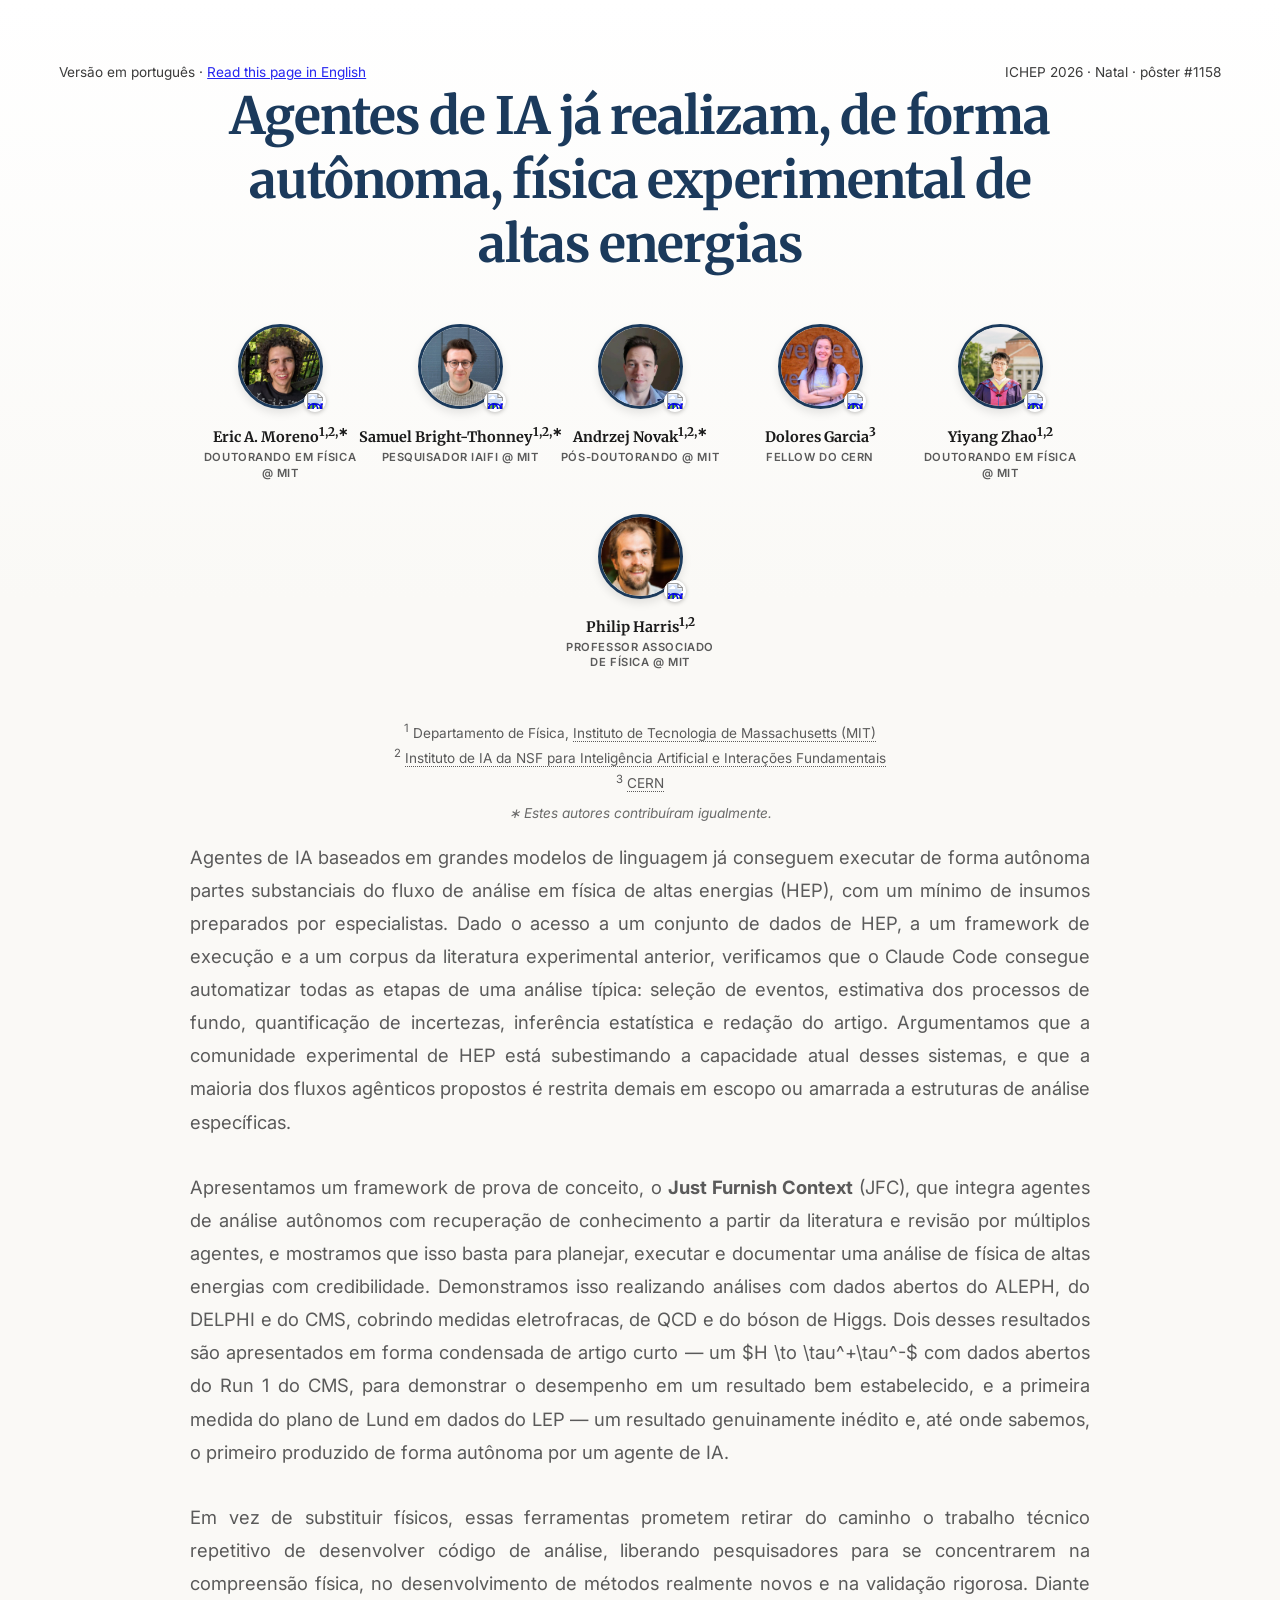
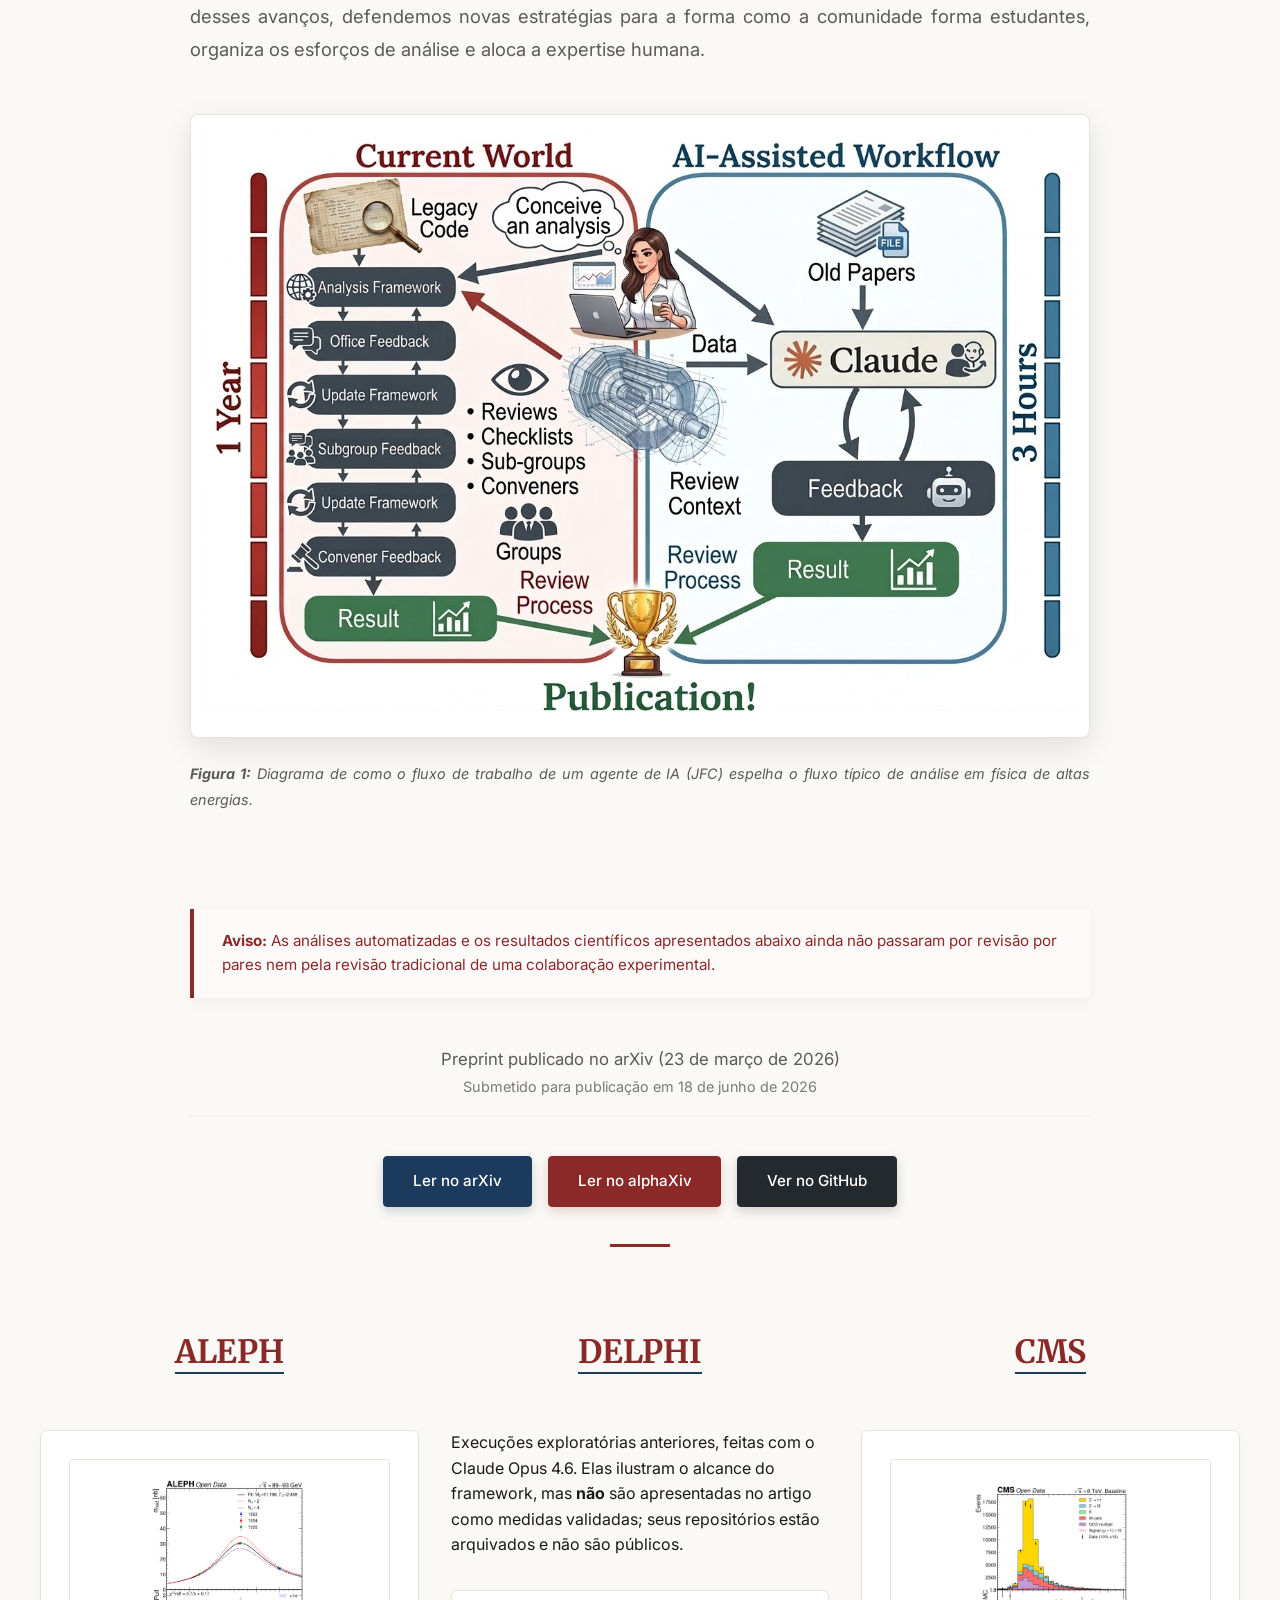
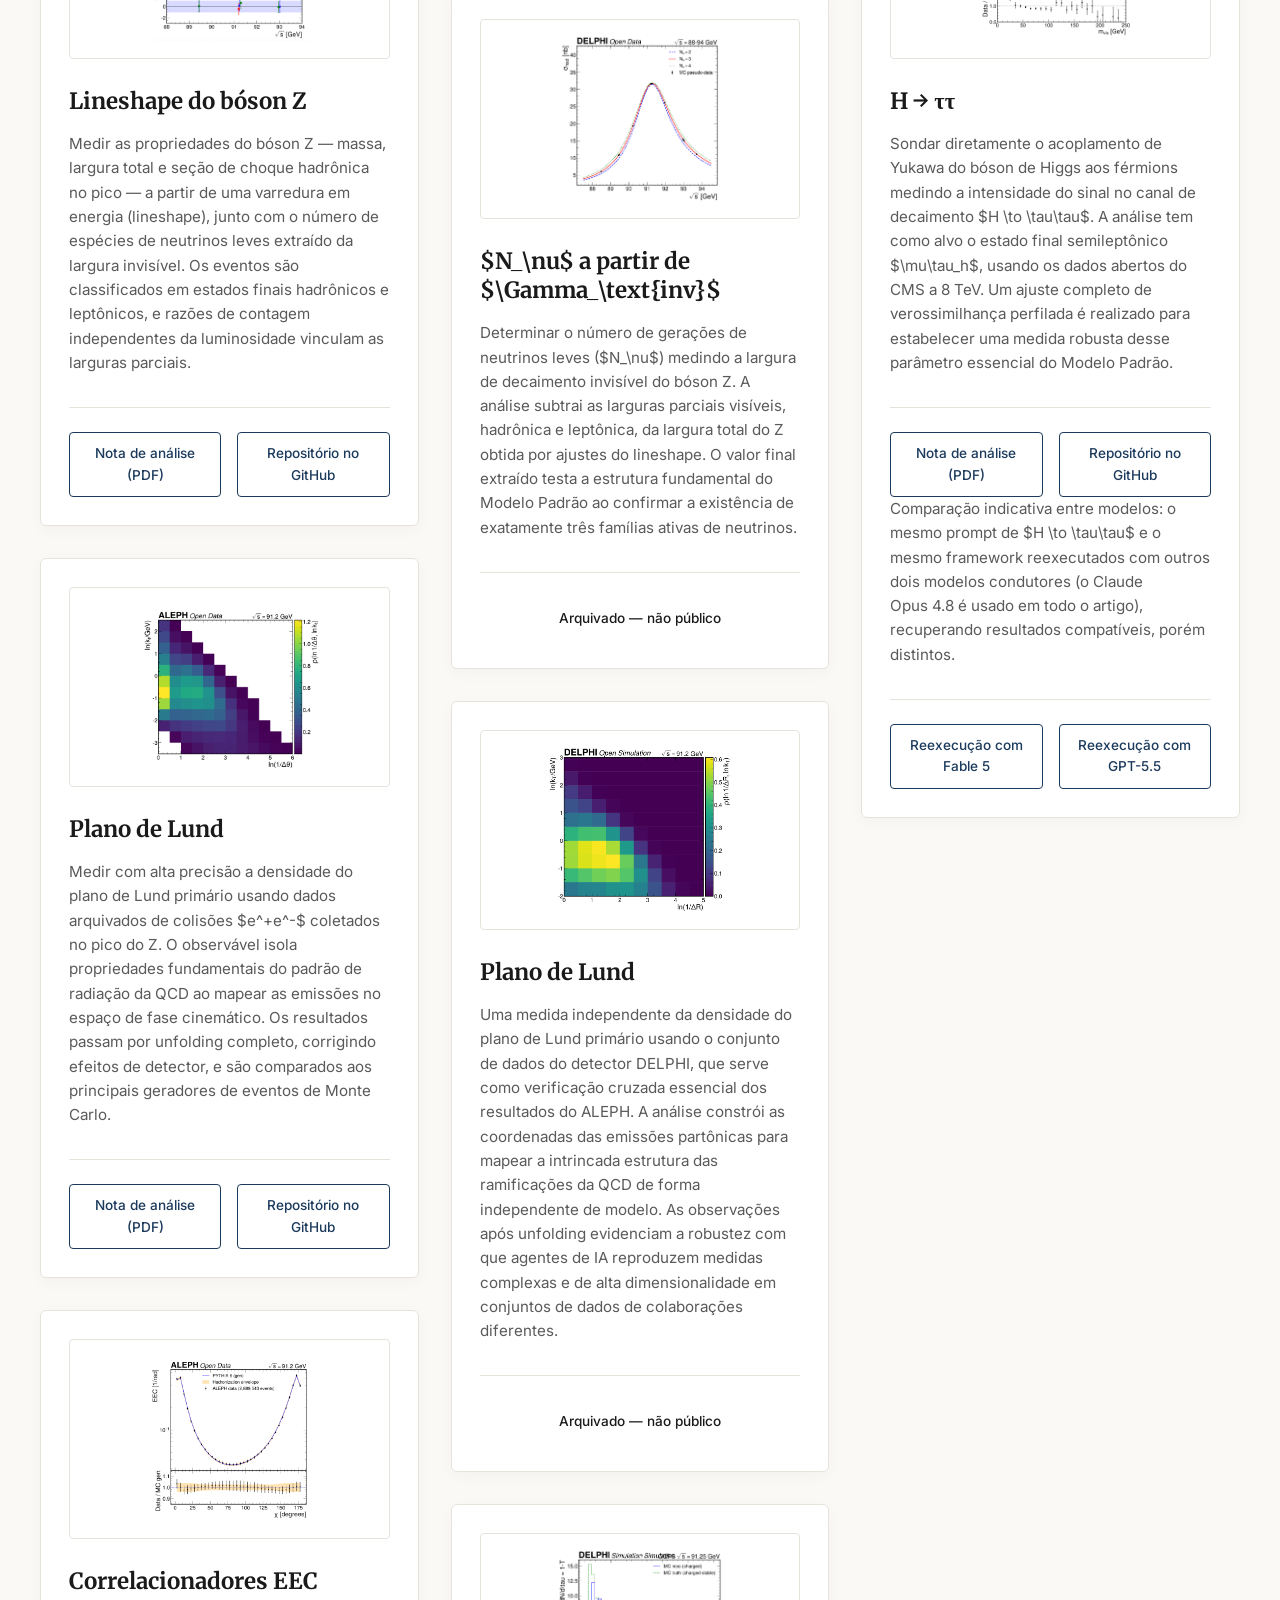
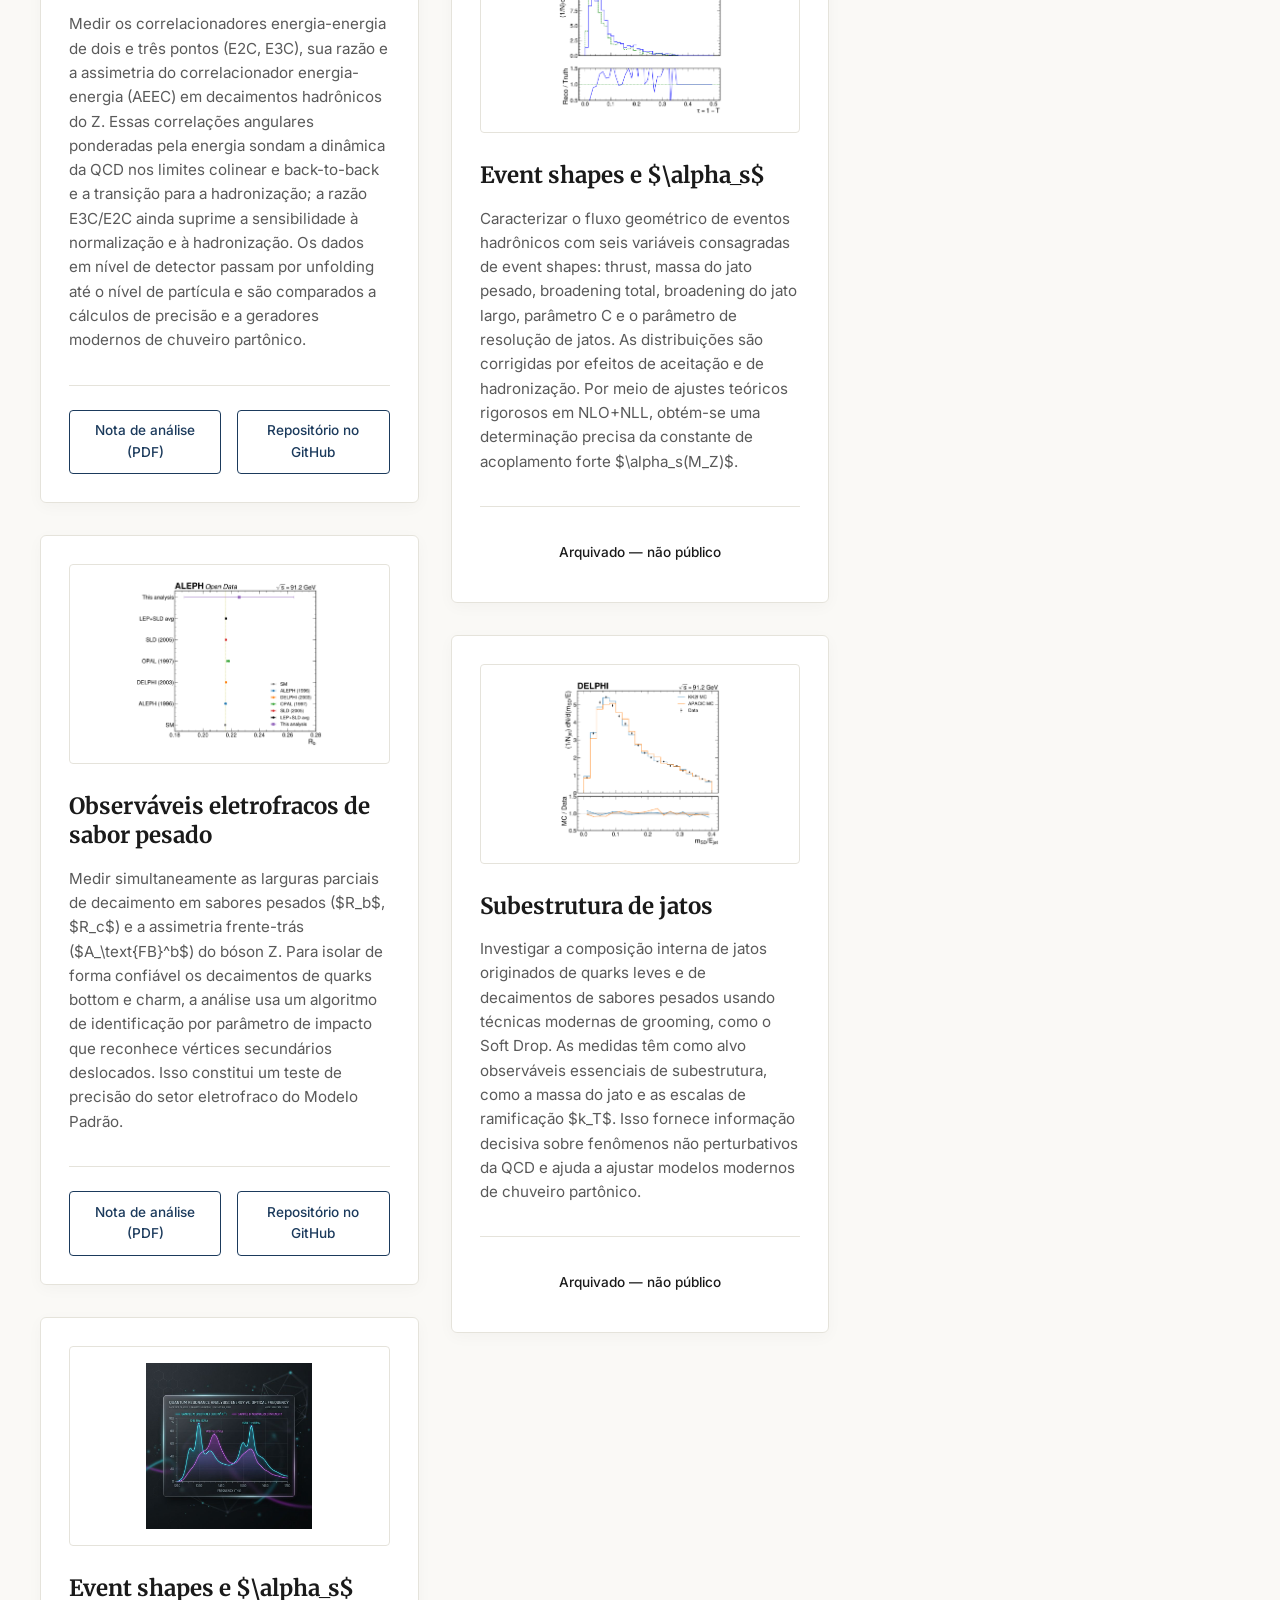
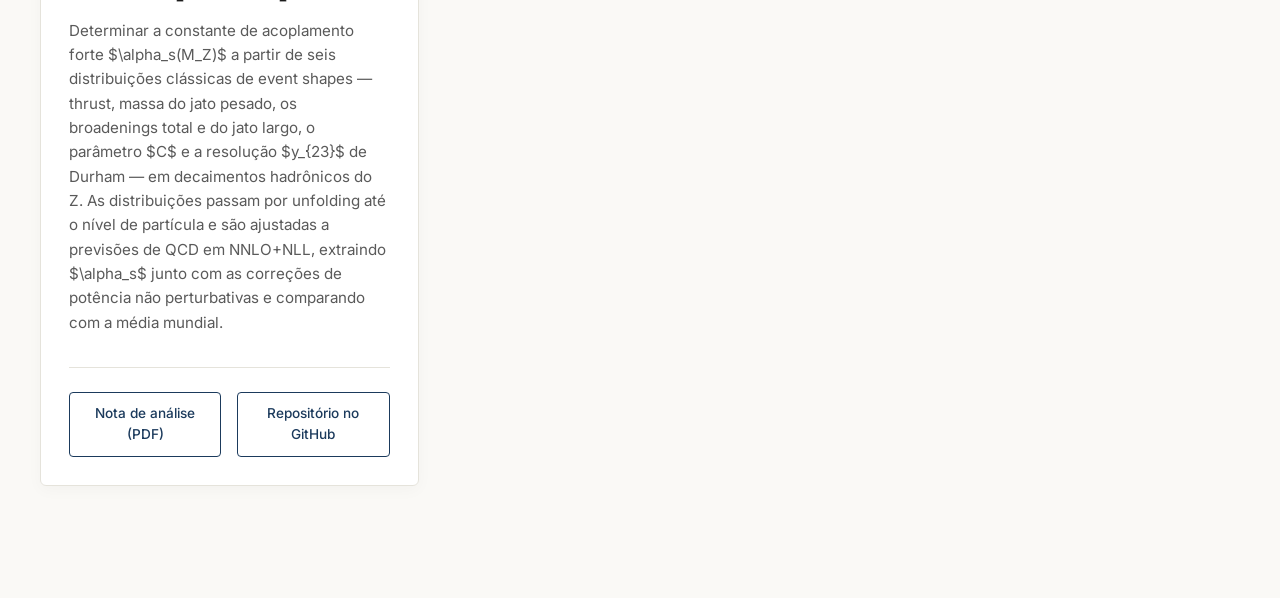
==== pt/index.html @ 7e859243 "Add Portuguese version of the landing page ICHEP 2026 is in Natal and the poster carries a QR pointi" ====
<!DOCTYPE html>
<html lang="pt-BR">

<head>
    <meta charset="UTF-8">
    <meta name="viewport" content="width=device-width, initial-scale=1.0">
    <meta name="description"
        content="Agentes de IA já conseguem realizar de forma autônoma física experimental de altas energias, usando o framework Just Furnish Context (JFC). Seis medidas autônomas com dados do ALEPH, do DELPHI e do CMS.">
    <meta name="keywords"
        content="JFC MIT, Just Furnish Context, física de altas energias, agentes de IA, física autônoma, CMS, ALEPH, DELPHI, aprendizado de máquina, automação científica, ICHEP 2026, Natal">
    <meta name="author" content="Eric A. Moreno, Samuel Bright-Thonney, Andrzej Novak, Dolores Garcia, Yiyang Zhao, Philip Harris">

    <!-- Open Graph / Facebook -->
    <meta property="og:type" content="website">
    <meta property="og:url" content="https://jfc-mit.github.io/pt/">
    <meta property="og:locale" content="pt_BR">
    <meta property="og:title" content="JFC MIT | Agentes de IA para física experimental de altas energias">
    <meta property="og:description"
        content="JFC MIT: análise de física autônoma com dados do ALEPH, do DELPHI e do CMS usando o framework Just Furnish Context.">
    <meta property="og:image" content="https://jfc-mit.github.io/images/htt.png">

    <!-- Twitter -->
    <meta property="twitter:card" content="summary_large_image">
    <meta property="twitter:url" content="https://jfc-mit.github.io/pt/">
    <meta property="twitter:title" content="JFC MIT | Agentes de IA para física experimental de altas energias">
    <meta property="twitter:description"
        content="JFC MIT: análise de física autônoma com dados do ALEPH, do DELPHI e do CMS usando o framework Just Furnish Context.">
    <meta property="twitter:image" content="https://jfc-mit.github.io/images/htt.png">

    <link rel="canonical" href="https://jfc-mit.github.io/pt/">
    <link rel="alternate" hreflang="en" href="https://jfc-mit.github.io/">
    <link rel="alternate" hreflang="pt-BR" href="https://jfc-mit.github.io/pt/">
    <link rel="icon" type="image/png" href="../images/favicon.png">

    <link rel="stylesheet" href="../styles.css?v=23">
    <script>
        MathJax = {
            tex: {
                inlineMath: [['$', '$'], ['\\(', '\\)']]
            }
        };
    </script>
    <script id="MathJax-script" async src="https://cdn.jsdelivr.net/npm/mathjax@3/es5/tex-chtml.js"></script>
</head>

<body>

    <div class="lang-switch" style="max-width:1200px;margin:0 auto;padding:0.9rem 1.2rem 0;
        display:flex;justify-content:space-between;align-items:baseline;gap:1rem;flex-wrap:wrap;
        font-size:0.85rem;opacity:0.85;">
        <span>Versão em português &middot; <a href="../">Read this page in English</a></span>
        <span>ICHEP&nbsp;2026 &middot; Natal &middot; pôster&nbsp;#1158</span>
    </div>

    <div class="container">
        <header class="animate">
            <h1 class="animate delay-1">Agentes de IA já realizam, de forma autônoma, física experimental de altas energias</h1>

            <div class="author-profiles animate delay-1">
                <div class="author-card">
                    <div class="author-img-wrap">
                        <a href="https://www.linkedin.com/in/eric-a-moreno/" target="_blank"
                            style="display:block;line-height:0;" aria-label="Eric A. Moreno LinkedIn Profile"><img
                                src="../images/author_eric.jpg?v=3" class="author-image"
                                onerror="this.src='../images/placeholder_thumb.png'" alt="Eric A. Moreno"></a>
                        <a href="https://orcid.org/0000-0001-5666-3637" target="_blank" rel="noopener noreferrer"
                            class="orcid-badge" aria-label="Eric A. Moreno ORCID profile"><img
                                src="https://orcid.org/sites/default/files/images/orcid_16x16.png" alt="ORCID iD"
                                width="16" height="16"></a>
                    </div>
                    <a href="https://www.linkedin.com/in/eric-a-moreno/" class="author-name" target="_blank"
                        aria-label="Eric A. Moreno LinkedIn Profile">Eric A.
                        Moreno<sup>1,2,∗</sup></a>
                    <div class="author-title">Doutorando em Física @ MIT</div>
                </div>
                <div class="author-card">
                    <div class="author-img-wrap">
                        <a href="https://www.linkedin.com/in/sam-bright-thonney-8a5b14b4/" target="_blank"
                            style="display:block;line-height:0;" aria-label="Samuel Bright-Thonney LinkedIn Profile"><img
                                src="../images/author_sam.jpg?v=3" class="author-image"
                                onerror="this.src='../images/placeholder_thumb.png'" alt="Samuel Bright-Thonney"></a>
                        <a href="https://orcid.org/0000-0003-1889-7824" target="_blank" rel="noopener noreferrer"
                            class="orcid-badge" aria-label="Samuel Bright-Thonney ORCID profile"><img
                                src="https://orcid.org/sites/default/files/images/orcid_16x16.png" alt="ORCID iD"
                                width="16" height="16"></a>
                    </div>
                    <a href="https://www.linkedin.com/in/sam-bright-thonney-8a5b14b4/" class="author-name"
                        target="_blank" aria-label="Samuel Bright-Thonney LinkedIn Profile">Samuel
                        Bright-Thonney<sup>1,2,∗</sup></a>
                    <div class="author-title">Pesquisador IAIFI @ MIT</div>
                </div>
                <div class="author-card">
                    <div class="author-img-wrap">
                        <a href="https://www.linkedin.com/in/andrzejnovak/" target="_blank"
                            style="display:block;line-height:0;"><img src="../images/author_andrzej.jpg?v=3"
                                class="author-image" onerror="this.src='../images/placeholder_thumb.png'"
                                alt="Andrzej Novak"></a>
                        <a href="https://orcid.org/0000-0002-0389-5896" target="_blank" rel="noopener noreferrer"
                            class="orcid-badge" aria-label="Andrzej Novak ORCID profile"><img
                                src="https://orcid.org/sites/default/files/images/orcid_16x16.png" alt="ORCID iD"
                                width="16" height="16"></a>
                    </div>
                    <a href="https://www.linkedin.com/in/andrzejnovak/" class="author-name" target="_blank"
                        aria-label="Andrzej Novak LinkedIn Profile">Andrzej Novak<sup>1,2,∗</sup></a>
                    <div class="author-title">Pós-doutorando @ MIT</div>
                </div>
                <div class="author-card">
                    <div class="author-img-wrap">
                        <a href="https://www.linkedin.com/in/dolores-garcia-500676175/" target="_blank"
                            style="display:block;line-height:0;"><img src="../images/author_dolores.jpg?v=3"
                                class="author-image" onerror="this.src='../images/placeholder_thumb.png'"
                                alt="Dolores Garcia"></a>
                        <a href="https://orcid.org/0000-0002-0120-8757" target="_blank" rel="noopener noreferrer"
                            class="orcid-badge" aria-label="Dolores Garcia ORCID profile"><img
                                src="https://orcid.org/sites/default/files/images/orcid_16x16.png" alt="ORCID iD"
                                width="16" height="16"></a>
                    </div>
                    <a href="https://www.linkedin.com/in/dolores-garcia-500676175/" class="author-name" target="_blank"
                        aria-label="Dolores Garcia LinkedIn Profile">Dolores
                        Garcia<sup>3</sup></a>
                    <div class="author-title">Fellow do CERN</div>
                </div>
                <div class="author-card">
                    <div class="author-img-wrap">
                        <a href="https://orcid.org/0009-0000-2290-1828" target="_blank" rel="noopener noreferrer"
                            style="display:block;line-height:0;" aria-label="Yiyang Zhao ORCID profile"><img
                                src="../images/author_yiyang.jpg?v=1" class="author-image"
                                onerror="this.src='../images/placeholder_thumb.png'" alt="Yiyang Zhao"></a>
                        <a href="https://orcid.org/0009-0000-2290-1828" target="_blank" rel="noopener noreferrer"
                            class="orcid-badge" aria-label="Yiyang Zhao ORCID profile"><img
                                src="https://orcid.org/sites/default/files/images/orcid_16x16.png" alt="ORCID iD"
                                width="16" height="16"></a>
                    </div>
                    <a href="https://orcid.org/0009-0000-2290-1828" class="author-name" target="_blank"
                        aria-label="Yiyang Zhao ORCID profile">Yiyang Zhao<sup>1,2</sup></a>
                    <div class="author-title">Doutorando em Física @ MIT</div>
                </div>
                <div class="author-card">
                    <div class="author-img-wrap">
                        <a href="https://physics.mit.edu/faculty/philip-harris/" target="_blank"
                            style="display:block;line-height:0;"><img src="../images/author_philip.jpg?v=3"
                                class="author-image" onerror="this.src='../images/placeholder_thumb.png'"
                                alt="Philip Harris"></a>
                        <a href="https://orcid.org/0000-0001-8189-3741" target="_blank" rel="noopener noreferrer"
                            class="orcid-badge" aria-label="Philip Harris ORCID profile"><img
                                src="https://orcid.org/sites/default/files/images/orcid_16x16.png" alt="ORCID iD"
                                width="16" height="16"></a>
                    </div>
                    <a href="https://physics.mit.edu/faculty/philip-harris/" class="author-name" target="_blank"
                        aria-label="Philip Harris MIT Profile">Philip
                        Harris<sup>1,2</sup></a>
                    <div class="author-title"><span class="mobile-hide">Professor Associado<br>de Física @
                            MIT</span><span class="mobile-show">Prof. Assoc. de Física @ MIT</span></div>
                </div>
            </div>

            <div class="institutions animate delay-1">
                <sup>1</sup> <span class="mobile-hide">Departamento de Física, </span><a href="https://web.mit.edu/lns/"
                    target="_blank" rel="noopener noreferrer"><span class="mobile-hide">Instituto de Tecnologia de Massachusetts (MIT)</span><span class="mobile-show">MIT</span></a><br class="mobile-hide"><span
                    class="mobile-show">&nbsp;&nbsp;&nbsp;</span>
                <sup>2</sup> <a href="https://iaifi.org/" target="_blank" rel="noopener noreferrer"><span
                        class="mobile-hide">Instituto de IA da NSF para Inteligência Artificial e Interações Fundamentais</span><span
                        class="mobile-show">IAIFI</span></a><br class="mobile-hide"><span
                    class="mobile-show">&nbsp;&nbsp;&nbsp;</span>
                <sup>3</sup> <a href="https://home.cern/" target="_blank" rel="noopener noreferrer">CERN</a><br
                    class="mobile-hide">
                <span class="mobile-show">&nbsp;&nbsp;</span><span class="equal-contribution">∗ Estes autores contribuíram igualmente.</span>
            </div>

            <p class="abstract-text animate delay-2">Agentes de IA baseados em grandes modelos de linguagem já conseguem
                executar de forma autônoma partes substanciais do fluxo de análise em física de altas energias (HEP),
                com um mínimo de insumos preparados por especialistas. Dado o acesso a um conjunto de dados de HEP, a um
                framework de execução e a um corpus da literatura experimental anterior, verificamos que o Claude Code
                consegue automatizar todas as etapas de uma análise típica: seleção de eventos, estimativa dos processos
                de fundo, quantificação de incertezas, inferência estatística e redação do artigo. Argumentamos que a
                comunidade experimental de HEP está subestimando a capacidade atual desses sistemas, e que a maioria dos
                fluxos agênticos propostos é restrita demais em escopo ou amarrada a estruturas de análise
                específicas.</p>
            <p class="abstract-text animate delay-2">Apresentamos um framework de prova de conceito, o <strong>Just Furnish
                    Context</strong> (JFC), que integra agentes de análise autônomos com recuperação de conhecimento a
                partir da literatura e revisão por múltiplos agentes, e mostramos que isso basta para planejar, executar
                e documentar uma análise de física de altas energias com credibilidade. Demonstramos isso realizando
                análises com dados abertos do ALEPH, do DELPHI e do CMS, cobrindo medidas eletrofracas, de QCD e do bóson
                de Higgs. Dois desses resultados são apresentados em forma condensada de artigo curto — um
                $H \to \tau^+\tau^-$ com dados abertos do Run 1 do CMS, para demonstrar o desempenho em um resultado
                bem estabelecido, e a primeira medida do plano de Lund em dados do LEP — um resultado genuinamente
                inédito e, até onde sabemos, o primeiro produzido de forma autônoma por um agente de IA.</p>
            <p class="abstract-text animate delay-2">Em vez de substituir físicos, essas ferramentas prometem retirar do
                caminho o trabalho técnico repetitivo de desenvolver código de análise, liberando pesquisadores para se
                concentrarem na compreensão física, no desenvolvimento de métodos realmente novos e na validação
                rigorosa. Diante desses avanços, defendemos novas estratégias para a forma como a comunidade forma
                estudantes, organiza os esforços de análise e aloca a expertise humana.</p>
            <div class="vision-figure animate delay-2">
                <img src="../images/vision_workflow.png?v=1" alt="Fluxo de trabalho de agente de IA comparado ao fluxo típico de análise em HEP">
                <p class="vision-caption">
                    <strong>Figura 1:</strong> Diagrama de como o fluxo de trabalho de um agente de IA (JFC) espelha o
                    fluxo típico de análise em física de altas energias.
                </p>
            </div>


            <div class="disclaimer animate delay-2">
                <strong>Aviso:</strong> As análises automatizadas e os resultados científicos apresentados abaixo ainda
                não passaram por revisão por pares nem pela revisão tradicional de uma colaboração experimental.
            </div>

            <div class="preprint-info animate delay-3">
                Preprint publicado no arXiv (23 de março de 2026) <br>
                <span>Submetido para publicação em 18 de junho de 2026</span>
            </div>

            <div style="display: flex; justify-content: center; gap: 1rem; flex-wrap: wrap;" class="animate delay-2">
                <a href="https://arxiv.org/abs/2603.20179" class="btn btn-primary" target="_blank"
                    rel="noopener noreferrer">Ler no arXiv</a>
                <a href="https://www.alphaxiv.org/overview/2603.20179v1" class="btn btn-accent" target="_blank"
                    rel="noopener noreferrer">Ler no alphaXiv</a>
                <a href="https://github.com/jfc-mit" class="btn btn-github" target="_blank"
                    rel="noopener noreferrer">Ver no GitHub</a>
            </div>
        </header>

        <div class="mobile-nav animate delay-2">
            Ir para:
            <a href="#aleph">ALEPH</a>
            <a href="#delphi">DELPHI</a>
            <a href="#cms">CMS</a>
        </div>

        <div class="experiments-layout">

            <!-- Column 1: ALEPH -->
            <div class="experiment-col" id="aleph">
                <h2 class="experiment-header animate delay-2"><a href="https://home.cern/science/experiments/aleph"
                        target="_blank">ALEPH</a>
                </h2>

                <!-- 1. Z Lineshape -->
                <div class="card animate delay-3">
                    <div class="card-thumbnail"><a href="https://github.com/jfc-mit/analysis_aleph_z_lineshape"
                            target="_blank"><img src="../images/zlineshape.png?v=60"
                                onerror="this.src='../images/placeholder_thumb.png'"
                                alt="Miniatura do PDF: lineshape do bóson Z"></a>
                    </div>
                    <h3>Lineshape do bóson Z</h3>
                    <p>Medir as propriedades do bóson Z — massa, largura total e seção de choque hadrônica no pico —
                        a partir de uma varredura em energia (lineshape), junto com o número de espécies de neutrinos
                        leves extraído da largura invisível. Os eventos são classificados em estados finais hadrônicos e
                        leptônicos, e razões de contagem independentes da luminosidade vinculam as larguras parciais.</p>
                    <div class="card-actions">
                        <a href="https://raw.githubusercontent.com/jfc-mit/analysis_aleph_z_lineshape/master/phase5_documentation/outputs/ANALYSIS_NOTE_5_v1.pdf"
                            download class="btn btn-secondary" aria-label="Ver a nota de análise em PDF"
                            target="_blank">Nota de análise (PDF)</a>
                        <a href="https://github.com/jfc-mit/analysis_aleph_z_lineshape" class="btn btn-secondary"
                            aria-label="Ver a nota de análise em PDF" target="_blank">Repositório no GitHub</a>
                    </div>
                </div>

                <!-- 2. Lund Jet Plane -->
                <div class="card animate delay-3">
                    <div class="card-thumbnail"><a href="https://github.com/jfc-mit/analysis_aleph_lund_plane"
                            target="_blank"><img src="../images/lund_jet_plane.png?v=60"
                                onerror="this.src='../images/placeholder_thumb.png'"
                                alt="Miniatura do PDF: plano de Lund"></a>
                    </div>
                    <h3>Plano de Lund</h3>
                    <p>Medir com alta precisão a densidade do plano de Lund primário usando dados arquivados de
                        colisões $e^+e^-$ coletados no pico do Z. O observável isola propriedades fundamentais do padrão
                        de radiação da QCD ao mapear as emissões no espaço de fase cinemático. Os resultados passam por
                        unfolding completo, corrigindo efeitos de detector, e são comparados aos principais geradores de
                        eventos de Monte Carlo.</p>
                    <div class="card-actions">
                        <a href="https://raw.githubusercontent.com/jfc-mit/analysis_aleph_lund_plane/master/phase5_documentation/outputs/ANALYSIS_NOTE_5_v1.pdf"
                            download class="btn btn-secondary" aria-label="Ver a nota de análise em PDF"
                            target="_blank">Nota de análise (PDF)</a>
                        <a href="https://github.com/jfc-mit/analysis_aleph_lund_plane" class="btn btn-secondary"
                            aria-label="Ver a nota de análise em PDF" target="_blank">Repositório no GitHub</a>
                    </div>
                </div>

                <!-- 3. EEC Correlators -->
                <div class="card animate delay-4">
                    <div class="card-thumbnail"><a href="https://github.com/jfc-mit/analysis_aleph_eec_correlators"
                            target="_blank"><img src="../images/eec_correlators.png?v=60"
                                onerror="this.src='../images/placeholder_thumb.png'"
                                alt="Miniatura do PDF: correlacionadores EEC"></a>
                    </div>
                    <h3>Correlacionadores EEC</h3>
                    <p>Medir os correlacionadores energia-energia de dois e três pontos (E2C, E3C), sua razão e a
                        assimetria do correlacionador energia-energia (AEEC) em decaimentos hadrônicos do Z. Essas
                        correlações angulares ponderadas pela energia sondam a dinâmica da QCD nos limites colinear e
                        back-to-back e a transição para a hadronização; a razão E3C/E2C ainda suprime a sensibilidade à
                        normalização e à hadronização. Os dados em nível de detector passam por unfolding até o nível de
                        partícula e são comparados a cálculos de precisão e a geradores modernos de chuveiro
                        partônico.</p>
                    <div class="card-actions">
                        <a href="https://raw.githubusercontent.com/jfc-mit/analysis_aleph_eec_correlators/main/phase4_inference/4c_observed/outputs/ANALYSIS_NOTE_4c_v1.pdf"
                            download class="btn btn-secondary" aria-label="Ver a nota de análise em PDF"
                            target="_blank">Nota de análise (PDF)</a>
                        <a href="https://github.com/jfc-mit/analysis_aleph_eec_correlators" class="btn btn-secondary"
                            aria-label="Ver a nota de análise em PDF" target="_blank">Repositório no GitHub</a>
                    </div>
                </div>

                <!-- 4. RB RC AFB -->
                <div class="card animate delay-4">
                    <div class="card-thumbnail"><a href="https://github.com/jfc-mit/analysis_aleph_z_heavy_flavour" target="_blank"><img
                                src="../images/rb_rc_afb.png?v=60" onerror="this.src='../images/placeholder_thumb.png'"
                                alt="Miniatura do PDF: R_b, R_c e A_FB"></a>
                    </div>
                    <h3>Observáveis eletrofracos de sabor pesado</h3>
                    <p>Medir simultaneamente as larguras parciais de decaimento em sabores pesados ($R_b$, $R_c$) e a
                        assimetria frente-trás ($A_\text{FB}^b$) do bóson Z. Para isolar de forma confiável os
                        decaimentos de quarks bottom e charm, a análise usa um algoritmo de identificação por parâmetro
                        de impacto que reconhece vértices secundários deslocados. Isso constitui um teste de precisão do
                        setor eletrofraco do Modelo Padrão.</p>
                    <div class="card-actions">
                        <a href="https://raw.githubusercontent.com/jfc-mit/analysis_aleph_z_heavy_flavour/master/phase5_documentation/outputs/ANALYSIS_NOTE_5_v1.pdf"
                            download class="btn btn-secondary" aria-label="Ver a nota de análise em PDF"
                            target="_blank">Nota de análise (PDF)</a>
                        <a href="https://github.com/jfc-mit/analysis_aleph_z_heavy_flavour" class="btn btn-secondary"
                            aria-label="Ver a nota de análise em PDF" target="_blank">Repositório no GitHub</a>
                    </div>
                </div>

                <!-- 5. Event Shapes & alpha_s -->
                <div class="card animate delay-4">
                    <div class="card-thumbnail"><a href="https://github.com/jfc-mit/analysis_aleph_eventshapes_alphas"
                            target="_blank"><img src="../images/eventshapes_alphas.png?v=60"
                                onerror="this.src='../images/placeholder_thumb.png'"
                                alt="Miniatura do PDF: event shapes e alpha_s"></a>
                    </div>
                    <h3>Event shapes e $\alpha_s$</h3>
                    <p>Determinar a constante de acoplamento forte $\alpha_s(M_Z)$ a partir de seis distribuições
                        clássicas de event shapes — thrust, massa do jato pesado, os broadenings total e do jato largo,
                        o parâmetro $C$ e a resolução $y_{23}$ de Durham — em decaimentos hadrônicos do Z. As
                        distribuições passam por unfolding até o nível de partícula e são ajustadas a previsões de QCD
                        em NNLO+NLL, extraindo $\alpha_s$ junto com as correções de potência não perturbativas e
                        comparando com a média mundial.</p>
                    <div class="card-actions">
                        <a href="https://raw.githubusercontent.com/jfc-mit/analysis_aleph_eventshapes_alphas/main/phase5_documentation/outputs/ANALYSIS_NOTE_5_v1.pdf"
                            download class="btn btn-secondary" aria-label="Ver a nota de análise em PDF"
                            target="_blank">Nota de análise (PDF)</a>
                        <a href="https://github.com/jfc-mit/analysis_aleph_eventshapes_alphas" class="btn btn-secondary"
                            aria-label="Ver o repositório no GitHub" target="_blank">Repositório no GitHub</a>
                    </div>
                </div>
            </div>

            <!-- Column 2: DELPHI -->
            <div class="experiment-col" id="delphi">
                <h2 class="experiment-header animate delay-3"><a href="https://home.cern/science/experiments/delphi"
                        target="_blank">DELPHI</a>
                </h2>
                <p class="exploratory-note animate delay-3">Execuções exploratórias anteriores, feitas com o Claude Opus&nbsp;4.6.
                    Elas ilustram o alcance do framework, mas <strong>não</strong> são apresentadas no artigo como
                    medidas validadas; seus repositórios estão arquivados e não são públicos.</p>

                <!-- 1. N_nu -->
                <div class="card animate delay-4">
                    <div class="card-thumbnail"><img src="../images/nnu.png?v=20"
                            onerror="this.src='../images/placeholder_thumb.png'"
                            alt="Miniatura do PDF: N_nu a partir de Gamma_inv">
                    </div>
                    <h3>$N_\nu$ a partir de $\Gamma_\text{inv}$</h3>
                    <p>Determinar o número de gerações de neutrinos leves ($N_\nu$) medindo a largura de decaimento
                        invisível do bóson Z. A análise subtrai as larguras parciais visíveis, hadrônica e leptônica, da
                        largura total do Z obtida por ajustes do lineshape. O valor final extraído testa a estrutura
                        fundamental do Modelo Padrão ao confirmar a existência de exatamente três famílias ativas de
                        neutrinos.</p>
                    <div class="card-actions">
                        <span class="btn btn-disabled" aria-disabled="true">Arquivado &mdash; não público</span>
                    </div>
                </div>

                <!-- 2. Lund Jet Plane -->
                <div class="card animate delay-5">
                    <div class="card-thumbnail"><img src="../images/lund_plane_delphi.png?v=20"
                            onerror="this.src='../images/placeholder_thumb.png'"
                            alt="Miniatura do PDF: plano de Lund (DELPHI)">
                    </div>
                    <h3>Plano de Lund</h3>
                    <p>Uma medida independente da densidade do plano de Lund primário usando o conjunto de dados do
                        detector DELPHI, que serve como verificação cruzada essencial dos resultados do ALEPH. A análise
                        constrói as coordenadas das emissões partônicas para mapear a intrincada estrutura das
                        ramificações da QCD de forma independente de modelo. As observações após unfolding evidenciam a
                        robustez com que agentes de IA reproduzem medidas complexas e de alta dimensionalidade em
                        conjuntos de dados de colaborações diferentes.</p>
                    <div class="card-actions">
                        <span class="btn btn-disabled" aria-disabled="true">Arquivado &mdash; não público</span>
                    </div>
                </div>

                <!-- 3. Event Shapes -->
                <div class="card animate delay-5">
                    <div class="card-thumbnail"><img src="../images/event_shapes.png"
                            onerror="this.src='../images/placeholder_thumb.png'" alt="Miniatura do PDF: event shapes">
                    </div>
                    <h3>Event shapes e $\alpha_s$</h3>
                    <p>Caracterizar o fluxo geométrico de eventos hadrônicos com seis variáveis consagradas de event
                        shapes: thrust, massa do jato pesado, broadening total, broadening do jato largo, parâmetro C e
                        o parâmetro de resolução de jatos. As distribuições são corrigidas por efeitos de aceitação e de
                        hadronização. Por meio de ajustes teóricos rigorosos em NLO+NLL, obtém-se uma determinação
                        precisa da constante de acoplamento forte $\alpha_s(M_Z)$.</p>
                    <div class="card-actions">
                        <span class="btn btn-disabled" aria-disabled="true">Arquivado &mdash; não público</span>
                    </div>
                </div>

                <!-- 4. Jet Substructure -->
                <div class="card animate delay-4">
                    <div class="card-thumbnail"><img src="../images/jet_substructure.png"
                            onerror="this.src='../images/placeholder_thumb.png'" alt="Miniatura do PDF: subestrutura de jatos">
                    </div>
                    <h3>Subestrutura de jatos</h3>
                    <p>Investigar a composição interna de jatos originados de quarks leves e de decaimentos de sabores
                        pesados usando técnicas modernas de grooming, como o Soft Drop. As medidas têm como alvo
                        observáveis essenciais de subestrutura, como a massa do jato e as escalas de ramificação $k_T$.
                        Isso fornece informação decisiva sobre fenômenos não perturbativos da QCD e ajuda a ajustar
                        modelos modernos de chuveiro partônico.</p>
                    <div class="card-actions">
                        <span class="btn btn-disabled" aria-disabled="true">Arquivado &mdash; não público</span>
                    </div>
                </div>
            </div>

            <!-- CMS Column -->
            <div class="experiment-col" id="cms">
                <h2 class="experiment-header animate delay-4"><a href="https://home.cern/science/experiments/cms"
                        target="_blank">CMS</a>
                </h2>

                <div class="card animate delay-5">
                    <div class="card-thumbnail"><a href="https://github.com/jfc-mit/analysis_cms_higgs_tautau"
                            target="_blank"><img src="../images/htt.png?v=60"
                                onerror="this.src='../images/placeholder_thumb.png'"
                                alt="Miniatura do PDF: CMS H para tau tau"></a>
                    </div>
                    <h3>H &rarr; &tau;&tau;</h3>
                    <p>Sondar diretamente o acoplamento de Yukawa do bóson de Higgs aos férmions medindo a intensidade
                        do sinal no canal de decaimento $H \to \tau\tau$. A análise tem como alvo o estado final
                        semileptônico $\mu\tau_h$, usando os dados abertos do CMS a 8 TeV. Um ajuste completo de
                        verossimilhança perfilada é realizado para estabelecer uma medida robusta desse parâmetro
                        essencial do Modelo Padrão.</p>
                    <div class="card-actions">
                        <a href="https://raw.githubusercontent.com/jfc-mit/analysis_cms_higgs_tautau/master/phase5_documentation/outputs/ANALYSIS_NOTE_5_v2.pdf"
                            download class="btn btn-secondary" aria-label="Ver a nota de análise em PDF"
                            target="_blank">Nota de análise (PDF)</a>
                        <a href="https://github.com/jfc-mit/analysis_cms_higgs_tautau" class="btn btn-secondary"
                            aria-label="Ver a nota de análise em PDF" target="_blank">Repositório no GitHub</a>
                    </div>
                    <p class="cross-model-note">Comparação indicativa entre modelos: o mesmo prompt de $H \to \tau\tau$ e o mesmo framework
                        reexecutados com outros dois modelos condutores (o Claude Opus&nbsp;4.8 é usado em todo o
                        artigo), recuperando resultados compatíveis, porém distintos.</p>
                    <div class="card-actions">
                        <a href="https://github.com/jfc-mit/analysis_cms_higgs_tautau_fable5" class="btn btn-secondary"
                            aria-label="Repositório da reexecução com Claude Fable 5" target="_blank">Reexecução com Fable&nbsp;5</a>
                        <a href="https://github.com/jfc-mit/analysis_cms_higgs_tautau_gpt5.5" class="btn btn-secondary"
                            aria-label="Repositório da reexecução com GPT-5.5 Codex" target="_blank">Reexecução com GPT-5.5</a>
                    </div>
                </div>
            </div>

        </div>
    </div>


</body>

</html>
---- styles.css ----
@import url('https://fonts.googleapis.com/css2?family=Merriweather:ital,wght@0,300;0,400;0,700;1,400&family=Inter:wght@400;500;600&display=swap');

:root {
    --bg-page: #faf9f6;
    /* Cleaner off-white */
    --bg-card: #ffffff;
    --text-main: #1a1a1a;
    --text-muted: #5a5a5a;
    --accent-red: #8b2828;
    --accent-blue: #1b3a5c;
    --border-color: #e5e3db;
}

* {
    margin: 0;
    padding: 0;
    box-sizing: border-box;
}

body {
    background-color: var(--bg-page);
    color: var(--text-main);
    font-family: 'Inter', -apple-system, sans-serif;
    line-height: 1.6;
    padding: 3rem 1.5rem;
    background-image: linear-gradient(to bottom, #ffffff 0%, #faf9f6 600px);
    background-repeat: no-repeat;
}

h1,
h2,
h3,
h4 {
    font-family: 'Merriweather', Georgia, serif;
    color: var(--text-main);
}

.container {
    max-width: 1200px;
    margin: 0 auto;
}

/* Animations */
@keyframes fadeUp {
    from {
        opacity: 0;
        transform: translateY(30px);
    }

    to {
        opacity: 1;
        transform: translateY(0);
    }
}

.animate {
    animation: fadeUp 0.8s cubic-bezier(0.16, 1, 0.3, 1) forwards;
    opacity: 0;
}

.delay-1 {
    animation-delay: 0.1s;
}

.delay-2 {
    animation-delay: 0.2s;
}

.delay-3 {
    animation-delay: 0.3s;
}

.delay-4 {
    animation-delay: 0.4s;
}

.delay-5 {
    animation-delay: 0.5s;
}

header {
    text-align: center;
    max-width: 900px;
    margin: 0 auto 5rem;
    padding-bottom: 2.5rem;
    position: relative;
}

header::after {
    content: '';
    position: absolute;
    bottom: 0;
    left: 50%;
    transform: translateX(-50%);
    width: 60px;
    height: 3px;
    background: var(--accent-red);
}

header h1 {
    font-size: 3.2rem;
    margin-bottom: 1.5rem;
    line-height: 1.25;
    color: var(--accent-blue);
    letter-spacing: -0.02em;
}

.authors {
    font-size: 1.15rem;
    margin-bottom: 0.5rem;
    font-family: 'Merriweather', Georgia, serif;
    color: var(--text-main);
}

.institutions {
    text-align: center;
    font-size: 0.85rem;
    color: var(--text-muted);
    margin-top: 1rem;
    margin-bottom: 1rem;
    line-height: 1.6;
}

.institutions a {
    color: inherit;
    text-decoration: none;
    border-bottom: 1px dotted var(--text-muted);
    transition: color 0.2s, border-color 0.2s;
}

.institutions a:hover {
    color: var(--accent-red);
    border-bottom-color: var(--accent-red);
    text-decoration: none;
}

.equal-contribution {
    font-style: italic;
    opacity: 0.9;
    margin-top: 0.5rem;
    display: block;
}

.mobile-show {
    display: none;
}

header p {
    font-size: 1.15rem;
    color: var(--text-muted);
    margin-bottom: 2.5rem;
    text-align: justify;
    line-height: 1.8;
}

.disclaimer {
    background: #fffafa;
    color: var(--accent-red);
    padding: 1.25rem 1.75rem;
    border-left: 4px solid var(--accent-red);
    font-size: 0.95rem;
    margin-bottom: 3rem;
    text-align: left;
    box-shadow: 0 4px 12px rgba(139, 40, 40, 0.05);
}

.vision-figure {
    margin: 3rem auto 6rem;
    max-width: 900px;
    text-align: center;
}

.vision-figure img {
    width: 100%;
    height: auto;
    border-radius: 8px;
    box-shadow: 0 10px 30px rgba(0, 0, 0, 0.1);
    border: 1px solid var(--border-color);
    padding: 0.75rem 0.75rem 1.5rem;
    background-color: #fff;
}

.vision-caption {
    font-size: 0.9rem;
    color: var(--text-muted);
    margin-top: 1rem;
    font-style: italic;
}

.preprint-info {
    margin-bottom: 2.5rem;
    color: var(--text-muted);
    font-size: 1.05rem;
    font-family: 'Inter', sans-serif;
    font-style: normal;
    border-bottom: 1px dotted var(--border-color);
    display: block;
    padding-bottom: 1rem;
    text-align: center;
}

.preprint-info span {
    font-size: 0.9rem;
    opacity: 0.8;
}

/* BUTTONS */
.btn {
    display: inline-flex;
    align-items: center;
    justify-content: center;
    padding: 0.75rem 1.8rem;
    text-decoration: none;
    font-weight: 500;
    font-size: 0.95rem;
    transition: all 0.3s cubic-bezier(0.16, 1, 0.3, 1);
    border: 1px solid transparent;
    cursor: pointer;
    border-radius: 4px;
}

.mobile-nav {
    display: none;
    justify-content: center;
    align-items: center;
    gap: 1rem;
    margin: 1rem 0 2rem;
    font-size: 0.85rem;
    color: var(--text-muted);
}

.mobile-nav a {
    color: var(--accent-blue);
    text-decoration: none;
    padding: 0.4rem 0.8rem;
    border: 1px solid var(--border-color);
    border-radius: 20px;
    transition: all 0.2s ease;
}

.mobile-nav a:hover {
    background: var(--accent-blue);
    color: white;
    border-color: var(--accent-blue);
}

.btn-primary {
    background: var(--accent-blue);
    color: white;
    border: 1px solid var(--accent-blue);
    box-shadow: 0 4px 12px rgba(27, 58, 92, 0.2);
}

.btn-primary:hover {
    background: #11263d;
    transform: translateY(-2px);
    box-shadow: 0 6px 16px rgba(27, 58, 92, 0.3);
}

.btn-secondary {
    background: transparent;
    color: var(--accent-blue);
    border: 1px solid var(--accent-blue);
}

.btn-secondary:hover {
    background: var(--accent-blue);
    color: white;
    box-shadow: 0 4px 12px rgba(27, 58, 92, 0.15);
}

.btn-accent {
    background: var(--accent-red);
    color: white;
    border: 1px solid var(--accent-red);
    box-shadow: 0 4px 12px rgba(139, 40, 40, 0.2);
}

.btn-accent:hover {
    background: #702020;
    transform: translateY(-2px);
    box-shadow: 0 6px 16px rgba(139, 40, 40, 0.3);
}

.btn-github {
    background: #24292e;
    color: white;
    border: 1px solid #24292e;
    box-shadow: 0 4px 12px rgba(36, 41, 46, 0.2);
}

.btn-github:hover {
    background: #1b1f23;
    transform: translateY(-2px);
    box-shadow: 0 6px 16px rgba(36, 41, 46, 0.3);
}

.institutions:hover {
    color: var(--text-color);
}

.abstract-text {
    margin-top: 0;
    margin-bottom: 2rem;
}

/* COLUMN LAYOUT */
.experiments-layout {
    display: grid;
    grid-template-columns: repeat(3, 1fr);
    gap: 2rem;
    margin-top: 2rem;
    margin-bottom: 4rem;
    align-items: start;
}

/* AUTHOR PROFILES */
.author-profiles {
    display: flex;
    flex-wrap: wrap;
    justify-content: center;
    gap: 2rem 1rem;
    margin: 3rem 0;
}

.author-card {
    display: flex;
    flex-direction: column;
    align-items: center;
    text-align: center;
    flex: 0 0 calc(20% - 1rem);
    min-width: 140px;
}

.author-img-wrap {
    position: relative;
    display: inline-block;
    margin-bottom: 1rem;
}

.author-image {
    width: 85px;
    height: 85px;
    border-radius: 50%;
    object-fit: cover;
    border: 3px solid var(--accent-blue);
    margin-bottom: 0;
    box-shadow: 0 4px 10px rgba(0, 0, 0, 0.1);
    transition: transform 0.3s ease;
    display: block;
}

.author-card:hover .author-image {
    transform: scale(1.05);
}

.orcid-badge {
    position: absolute;
    bottom: -3px;
    right: -3px;
    width: 22px;
    height: 22px;
    background: white;
    border-radius: 50%;
    display: flex;
    align-items: center;
    justify-content: center;
    box-shadow: 0 1px 4px rgba(0, 0, 0, 0.25);
    line-height: 0;
    border: 1.5px solid white;
    transition: transform 0.2s ease;
}

.orcid-badge:hover {
    transform: scale(1.15);
}

.author-name {
    font-family: 'Merriweather', serif;
    font-size: 0.9rem;
    font-weight: 700;
    color: var(--text-color);
    margin-bottom: 0.25rem;
    text-decoration: none;
    white-space: nowrap;
    text-align: center;
    line-height: 1.2;
}

.author-name:hover {
    color: var(--accent-blue);
}

.author-title {
    font-size: 0.7rem;
    color: var(--text-muted);
    text-transform: uppercase;
    letter-spacing: 0.05em;
    font-weight: 600;
    line-height: 1.4;
}

@media (max-width: 768px) {
    .experiments-layout {
        grid-template-columns: 1fr;
        gap: 3rem;
    }

    .author-profiles {
        gap: 1.5rem;
    }
}

.experiment-col {
    display: flex;
    flex-direction: column;
    gap: 2rem;
}

.experiment-header {
    font-size: 2rem;
    color: var(--accent-red);
    padding-bottom: 0.75rem;
    margin-bottom: 0.5rem;
    text-align: center;
    letter-spacing: -0.01em;
}

.experiment-header a {
    color: inherit;
    text-decoration: none;
    border-bottom: 2px solid var(--accent-blue);
}

.experiment-header a:hover {
    color: var(--accent-blue);
    border-bottom-color: var(--accent-red);
}

.card {
    background: var(--bg-card);
    border: 1px solid var(--border-color);
    padding: 1.75rem;
    display: flex;
    flex-direction: column;
    box-shadow: 0 4px 16px rgba(0, 0, 0, 0.03);
    transition: all 0.4s cubic-bezier(0.16, 1, 0.3, 1);
    border-radius: 6px;
    position: relative;
    overflow: hidden;
}

.card::before {
    content: '';
    position: absolute;
    top: 0;
    left: 0;
    width: 100%;
    height: 4px;
    background: var(--accent-blue);
    transform: scaleX(0);
    transform-origin: left;
    transition: transform 0.4s ease;
}

.card:hover {
    transform: translateY(-6px);
    box-shadow: 0 12px 30px rgba(0, 0, 0, 0.08);
    border-color: transparent;
}

.card:hover::before {
    transform: scaleX(1);
}

.card-thumbnail {
    width: 100%;
    height: 200px;
    margin-bottom: 1.75rem;
    background: #ffffff;
    display: flex;
    align-items: center;
    justify-content: center;
    padding: 1rem;
    border: 1px solid var(--border-color);
    border-radius: 4px;
    transition: transform 0.4s ease;
    overflow: hidden;
}

.card:hover .card-thumbnail {
    transform: scale(1.02);
}

.card-thumbnail a {
    display: flex !important;
    align-items: center;
    justify-content: center;
    width: 100%;
    height: 100%;
    line-height: 0;
}

.card-thumbnail img {
    max-width: 100%;
    max-height: 100%;
    object-fit: contain;
    display: block;
    margin: auto;
}

.card h3 {
    font-size: 1.4rem;
    margin-bottom: 1rem;
    color: var(--text-main);
    line-height: 1.3;
}

.card p {
    font-size: 0.95rem;
    color: var(--text-muted);
    margin-bottom: 2rem;
    flex-grow: 1;
    line-height: 1.6;
}

.card-actions {
    display: flex;
    gap: 1rem;
    border-top: 1px solid var(--border-color);
    padding-top: 1.5rem;
}

.card-actions .btn {
    flex: 1;
    text-align: center;
    padding: 0.6rem;
    font-size: 0.85rem;
}

/* RESPONSIVENESS */
@media (max-width: 992px) {
    .experiments-layout {
        grid-template-columns: repeat(2, 1fr);
    }

    .author-profiles {
        gap: 2rem 0.5rem;
    }

    .author-card {
        flex: 0 0 calc(33.333% - 1rem);
    }
}

@media (max-width: 768px) {
    header h1 {
        font-size: 2.2rem;
    }

    header p {
        text-align: left;
        font-size: 1.05rem;
        line-height: 1.6;
    }

    .institutions {
        font-size: 0.8rem;
    }

    .disclaimer {
        padding: 1rem;
        font-size: 0.85rem;
        margin-bottom: 2rem;
    }

    .preprint-info {
        font-size: 0.95rem;
        margin-bottom: 2rem;
    }

    .vision-figure {
        margin: 2rem auto;
    }

    .experiments-layout {
        grid-template-columns: 1fr;
    }

    .author-card {
        flex: 0 0 calc(50% - 1rem);
    }

    .container {
        padding: 1rem;
    }

    .card-actions {
        flex-direction: column;
    }

    .author-profiles {
        margin: 2rem 0;
        gap: 1rem;
    }

    .mobile-nav {
        display: flex;
    }
}

@media (max-width: 480px) {
    .author-profiles {
        gap: 0.75rem 2%;
        width: 100%;
        padding: 0 0.25rem;
        margin: 1rem 0;
    }

    .author-card {
        flex: 1 1 30%;
        max-width: 32%;
        min-width: 0;
        margin-bottom: 0.25rem;
    }

    .author-image {
        width: 68px;
        height: 68px;
    }

    .author-name {
        font-size: 0.58rem;
        letter-spacing: -0.01em;
    }

    .author-title {
        font-size: 0.48rem;
    }

    .mobile-hide {
        display: none;
    }

    .mobile-show {
        display: inline;
    }

    header h1 {
        font-size: 1.8rem;
    }

    header p {
        font-size: 0.95rem;
    }
}
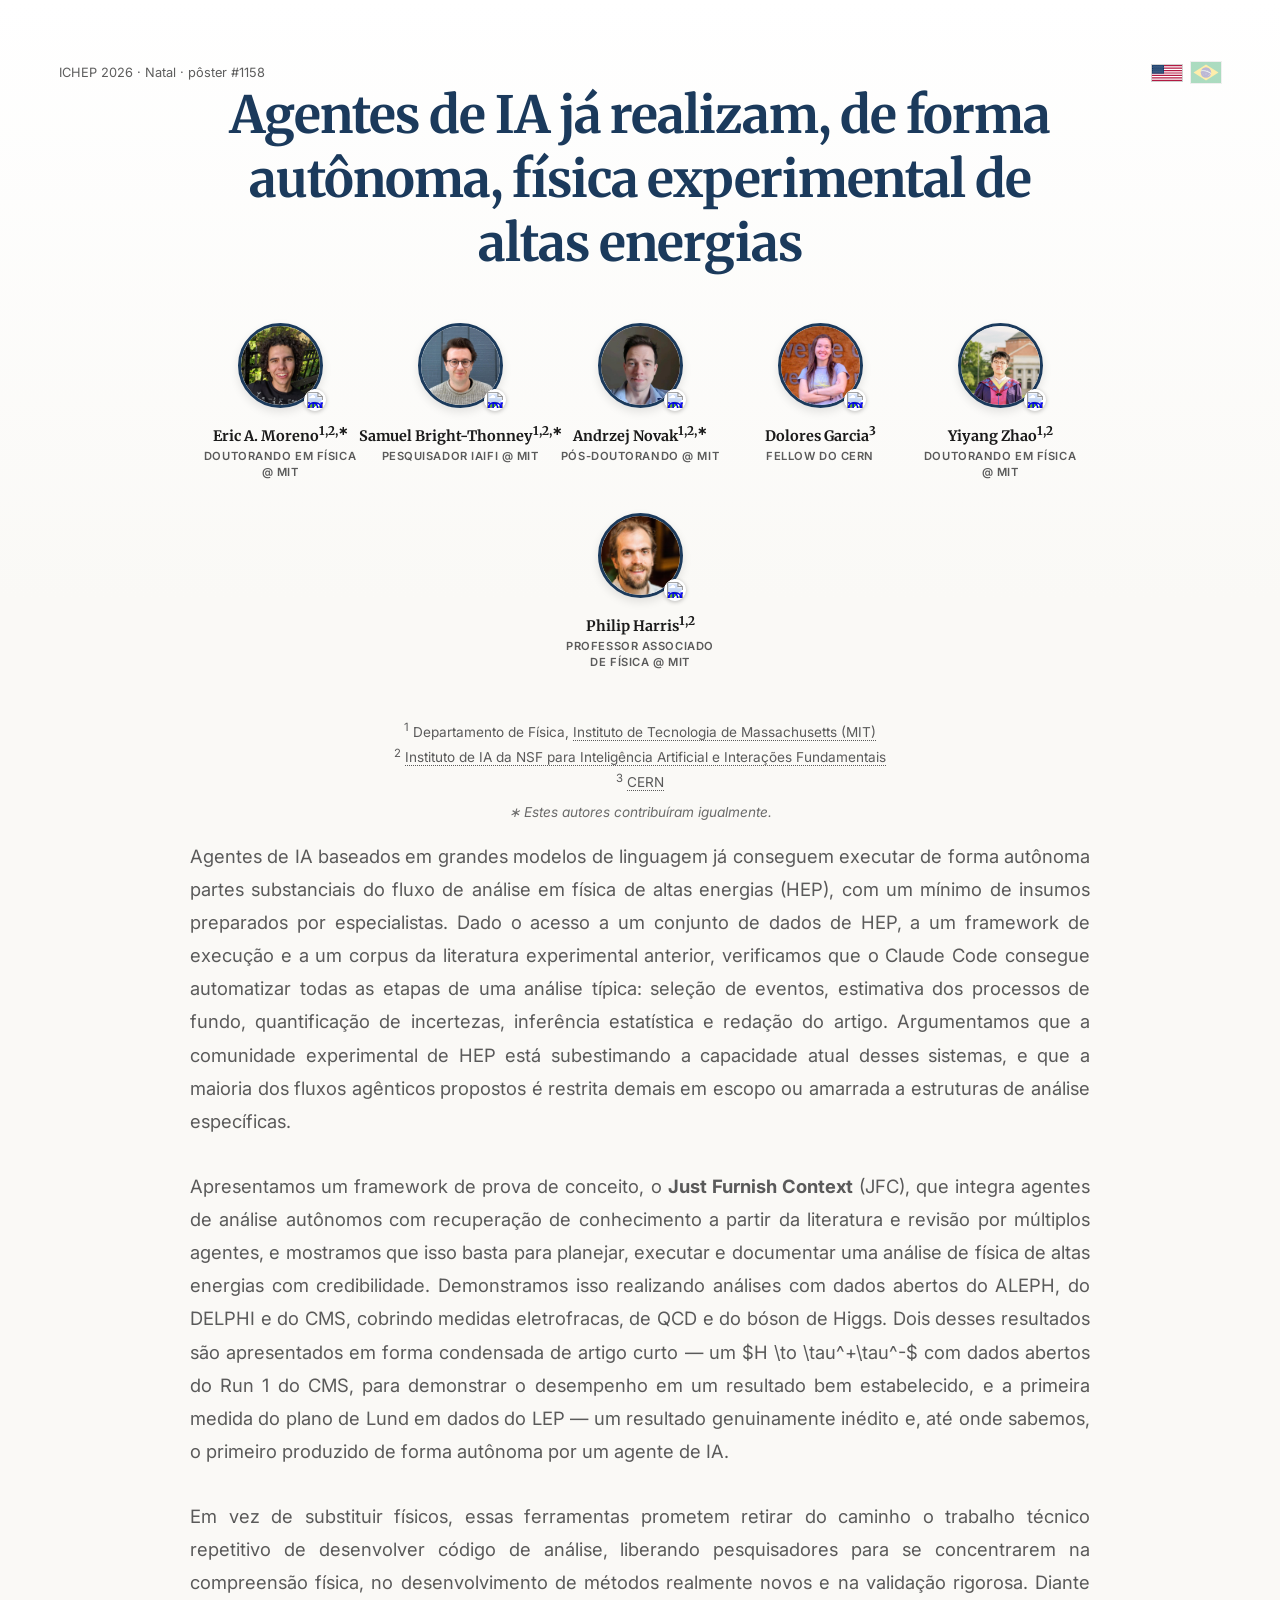
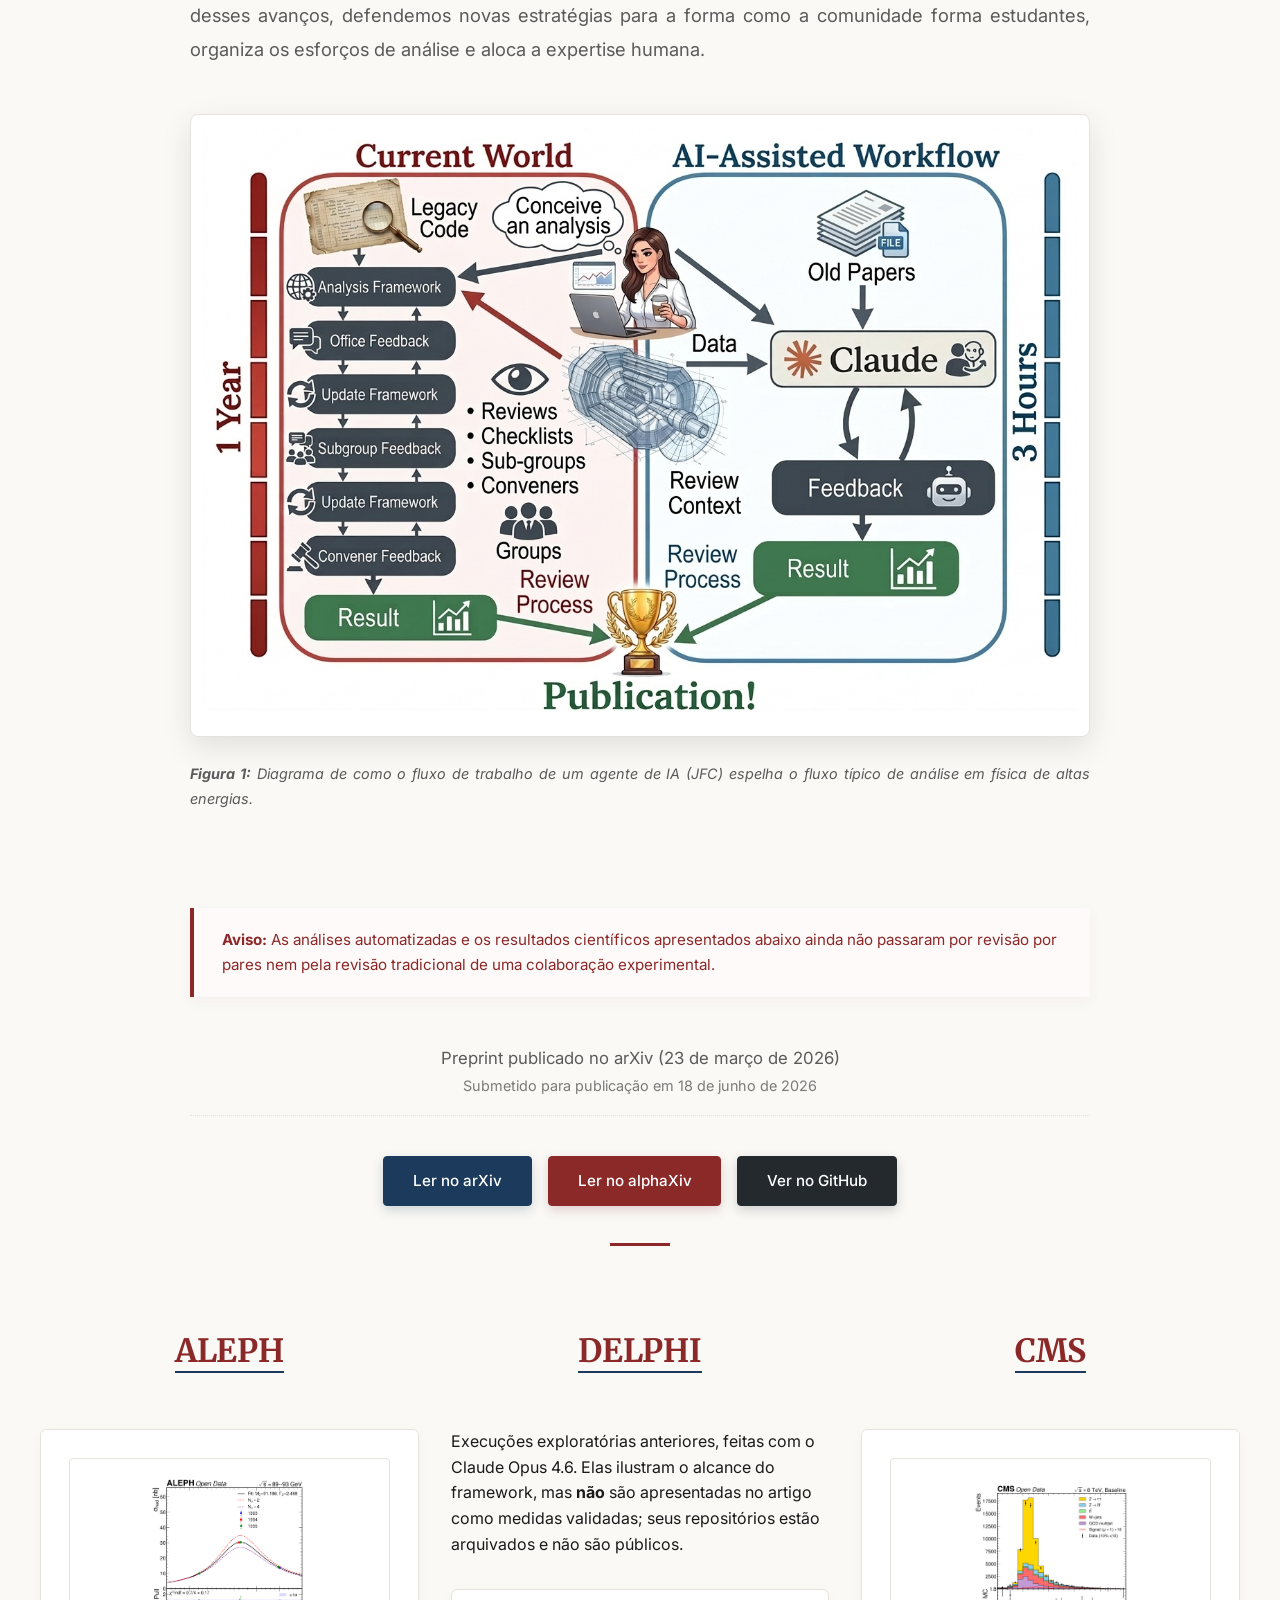
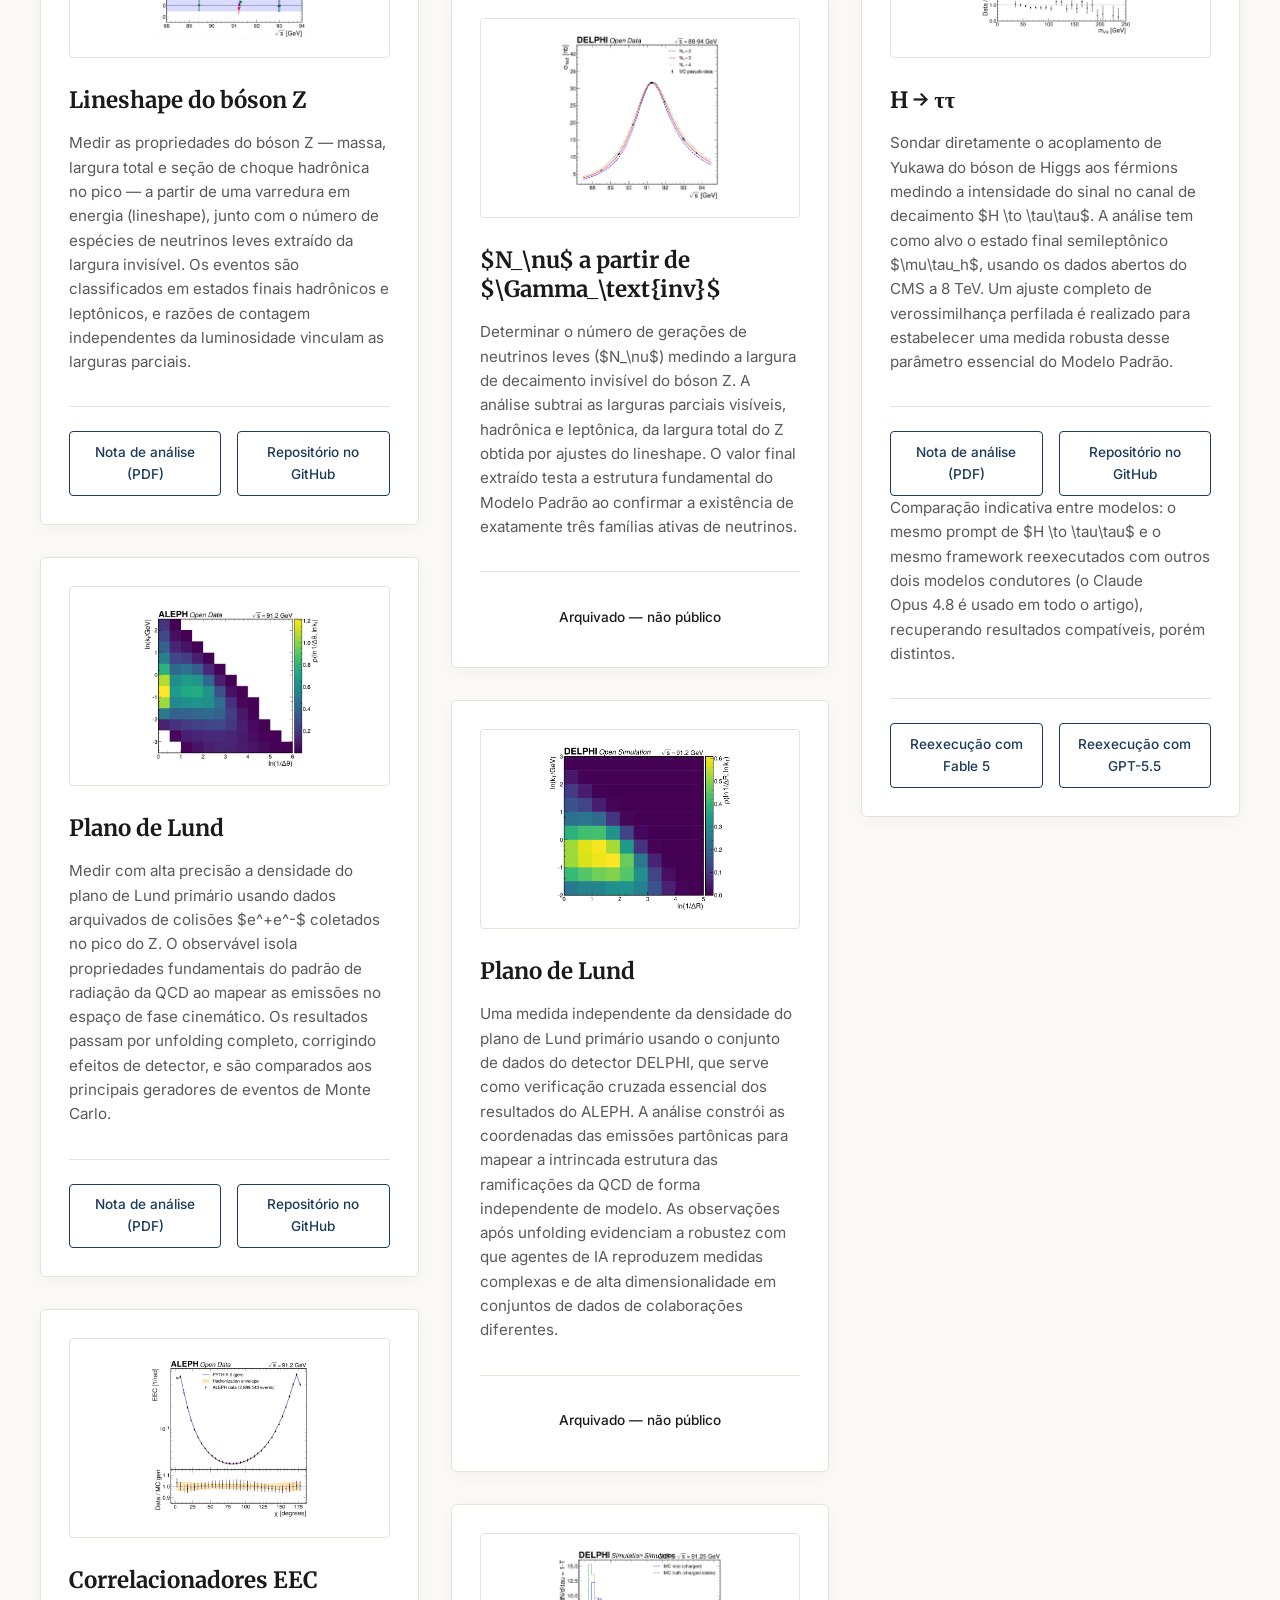
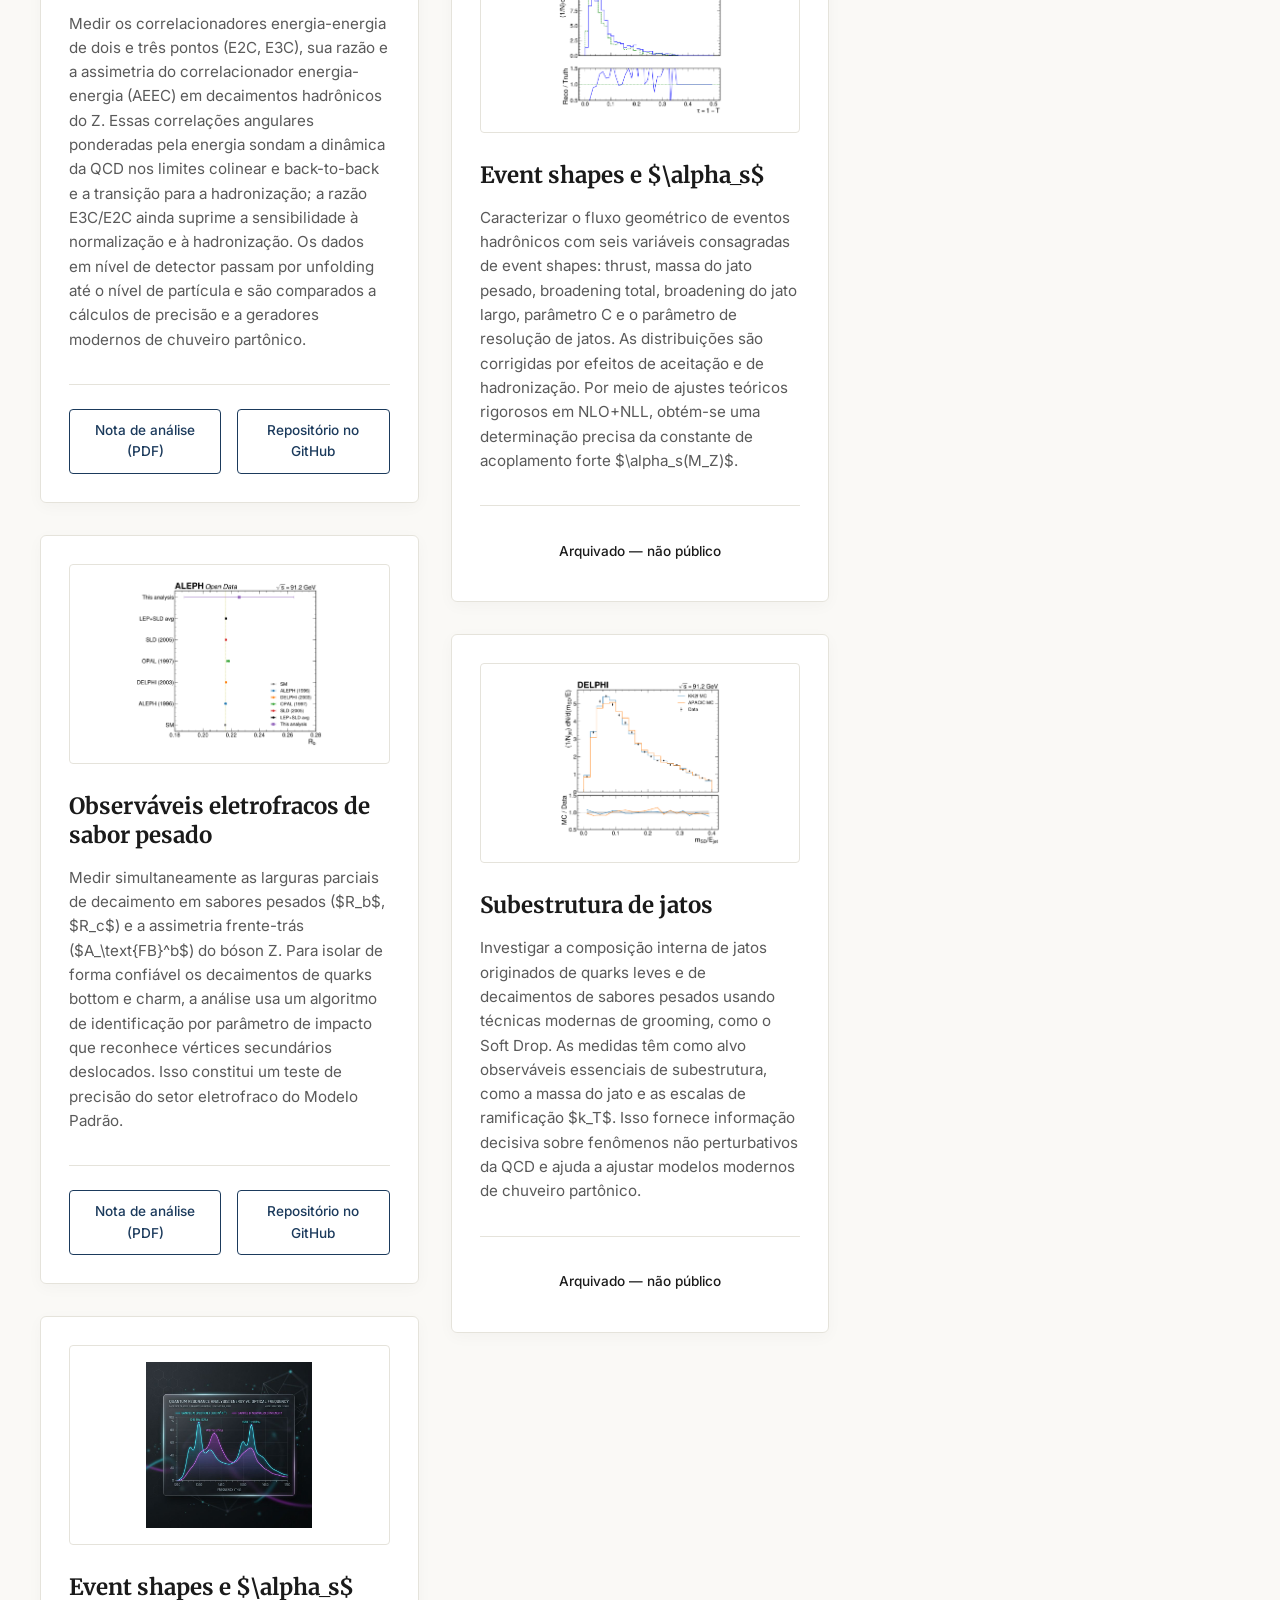
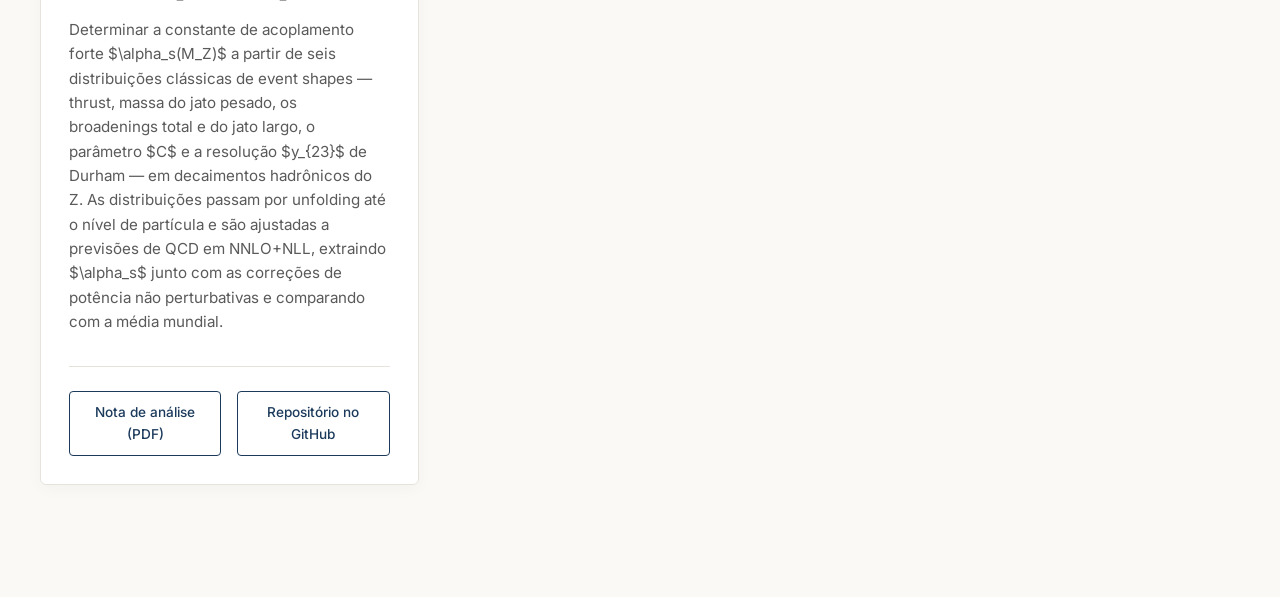
==== commit d7cb7335: "Flag buttons for the language switch; note pages stay light The switch was a sentence in the other l" ====
--- a/pt/index.html
+++ b/pt/index.html
@@ -3,6 +3,7 @@
 
 <head>
     <meta charset="UTF-8">
+    <title>JFC MIT | Agentes de IA já fazem física experimental de altas energias</title>
     <meta name="viewport" content="width=device-width, initial-scale=1.0">
     <meta name="description"
         content="Agentes de IA já conseguem realizar de forma autônoma física experimental de altas energias, usando o framework Just Furnish Context (JFC). Seis medidas autônomas com dados do ALEPH, do DELPHI e do CMS.">
@@ -45,11 +46,14 @@
 
 <body>
 
-    <div class="lang-switch" style="max-width:1200px;margin:0 auto;padding:0.9rem 1.2rem 0;
-        display:flex;justify-content:space-between;align-items:baseline;gap:1rem;flex-wrap:wrap;
-        font-size:0.85rem;opacity:0.85;">
-        <span>Versão em português &middot; <a href="../">Read this page in English</a></span>
-        <span>ICHEP&nbsp;2026 &middot; Natal &middot; pôster&nbsp;#1158</span>
+
+    <div class="lang-flags" style="max-width:1200px;margin:0 auto;padding:0.9rem 1.2rem 0;
+        display:flex;justify-content:space-between;align-items:center;gap:1rem;flex-wrap:wrap;">
+        <span style="font-size:0.8rem;opacity:0.7;">ICHEP&nbsp;2026 &middot; Natal &middot; pôster&nbsp;#1158</span>
+        <span style="display:flex;align-items:center;gap:0.55rem;">
+        <a href="../" hreflang="en" lang="en" title="English" aria-label="Read this page in English" style="display:block;line-height:0;"><img src="../images/flag_us.svg" alt="English" width="30" style="display:block;width:30px;height:auto;box-shadow:0 0 0 1px rgba(0,0,0,.18);"></a>
+        <a href="./" hreflang="pt-BR" lang="pt-BR" title="Português" aria-label="Leia esta página em português" style="display:block;line-height:0;opacity:.32;pointer-events:none;"><img src="../images/flag_br.svg" alt="Português" width="30" style="display:block;width:30px;height:auto;box-shadow:0 0 0 1px rgba(0,0,0,.18);"></a>
+        </span>
     </div>
 
     <div class="container">
@@ -247,8 +251,8 @@
                         leves extraído da largura invisível. Os eventos são classificados em estados finais hadrônicos e
                         leptônicos, e razões de contagem independentes da luminosidade vinculam as larguras parciais.</p>
                     <div class="card-actions">
-                        <a href="https://raw.githubusercontent.com/jfc-mit/analysis_aleph_z_lineshape/master/phase5_documentation/outputs/ANALYSIS_NOTE_5_v1.pdf"
-                            download class="btn btn-secondary" aria-label="Ver a nota de análise em PDF"
+                        <a href="https://cdn.statically.io/gh/jfc-mit/analysis_aleph_z_lineshape/master/phase5_documentation/outputs/ANALYSIS_NOTE_5_v1.pdf"
+                            class="btn btn-secondary" aria-label="Ver a nota de análise em PDF"
                             target="_blank">Nota de análise (PDF)</a>
                         <a href="https://github.com/jfc-mit/analysis_aleph_z_lineshape" class="btn btn-secondary"
                             aria-label="Ver a nota de análise em PDF" target="_blank">Repositório no GitHub</a>
@@ -269,8 +273,8 @@
                         unfolding completo, corrigindo efeitos de detector, e são comparados aos principais geradores de
                         eventos de Monte Carlo.</p>
                     <div class="card-actions">
-                        <a href="https://raw.githubusercontent.com/jfc-mit/analysis_aleph_lund_plane/master/phase5_documentation/outputs/ANALYSIS_NOTE_5_v1.pdf"
-                            download class="btn btn-secondary" aria-label="Ver a nota de análise em PDF"
+                        <a href="https://cdn.statically.io/gh/jfc-mit/analysis_aleph_lund_plane/master/phase5_documentation/outputs/ANALYSIS_NOTE_5_v1.pdf"
+                            class="btn btn-secondary" aria-label="Ver a nota de análise em PDF"
                             target="_blank">Nota de análise (PDF)</a>
                         <a href="https://github.com/jfc-mit/analysis_aleph_lund_plane" class="btn btn-secondary"
                             aria-label="Ver a nota de análise em PDF" target="_blank">Repositório no GitHub</a>
@@ -293,8 +297,8 @@
                         partícula e são comparados a cálculos de precisão e a geradores modernos de chuveiro
                         partônico.</p>
                     <div class="card-actions">
-                        <a href="https://raw.githubusercontent.com/jfc-mit/analysis_aleph_eec_correlators/main/phase4_inference/4c_observed/outputs/ANALYSIS_NOTE_4c_v1.pdf"
-                            download class="btn btn-secondary" aria-label="Ver a nota de análise em PDF"
+                        <a href="https://cdn.statically.io/gh/jfc-mit/analysis_aleph_eec_correlators/main/phase4_inference/4c_observed/outputs/ANALYSIS_NOTE_4c_v1.pdf"
+                            class="btn btn-secondary" aria-label="Ver a nota de análise em PDF"
                             target="_blank">Nota de análise (PDF)</a>
                         <a href="https://github.com/jfc-mit/analysis_aleph_eec_correlators" class="btn btn-secondary"
                             aria-label="Ver a nota de análise em PDF" target="_blank">Repositório no GitHub</a>
@@ -314,8 +318,8 @@
                         de impacto que reconhece vértices secundários deslocados. Isso constitui um teste de precisão do
                         setor eletrofraco do Modelo Padrão.</p>
                     <div class="card-actions">
-                        <a href="https://raw.githubusercontent.com/jfc-mit/analysis_aleph_z_heavy_flavour/master/phase5_documentation/outputs/ANALYSIS_NOTE_5_v1.pdf"
-                            download class="btn btn-secondary" aria-label="Ver a nota de análise em PDF"
+                        <a href="https://cdn.statically.io/gh/jfc-mit/analysis_aleph_z_heavy_flavour/master/phase5_documentation/outputs/ANALYSIS_NOTE_5_v1.pdf"
+                            class="btn btn-secondary" aria-label="Ver a nota de análise em PDF"
                             target="_blank">Nota de análise (PDF)</a>
                         <a href="https://github.com/jfc-mit/analysis_aleph_z_heavy_flavour" class="btn btn-secondary"
                             aria-label="Ver a nota de análise em PDF" target="_blank">Repositório no GitHub</a>
@@ -337,8 +341,8 @@
                         em NNLO+NLL, extraindo $\alpha_s$ junto com as correções de potência não perturbativas e
                         comparando com a média mundial.</p>
                     <div class="card-actions">
-                        <a href="https://raw.githubusercontent.com/jfc-mit/analysis_aleph_eventshapes_alphas/main/phase5_documentation/outputs/ANALYSIS_NOTE_5_v1.pdf"
-                            download class="btn btn-secondary" aria-label="Ver a nota de análise em PDF"
+                        <a href="https://cdn.statically.io/gh/jfc-mit/analysis_aleph_eventshapes_alphas/main/phase5_documentation/outputs/ANALYSIS_NOTE_5_v1.pdf"
+                            class="btn btn-secondary" aria-label="Ver a nota de análise em PDF"
                             target="_blank">Nota de análise (PDF)</a>
                         <a href="https://github.com/jfc-mit/analysis_aleph_eventshapes_alphas" class="btn btn-secondary"
                             aria-label="Ver o repositório no GitHub" target="_blank">Repositório no GitHub</a>
@@ -442,8 +446,8 @@
                         verossimilhança perfilada é realizado para estabelecer uma medida robusta desse parâmetro
                         essencial do Modelo Padrão.</p>
                     <div class="card-actions">
-                        <a href="https://raw.githubusercontent.com/jfc-mit/analysis_cms_higgs_tautau/master/phase5_documentation/outputs/ANALYSIS_NOTE_5_v2.pdf"
-                            download class="btn btn-secondary" aria-label="Ver a nota de análise em PDF"
+                        <a href="https://cdn.statically.io/gh/jfc-mit/analysis_cms_higgs_tautau/master/phase5_documentation/outputs/ANALYSIS_NOTE_5_v2.pdf"
+                            class="btn btn-secondary" aria-label="Ver a nota de análise em PDF"
                             target="_blank">Nota de análise (PDF)</a>
                         <a href="https://github.com/jfc-mit/analysis_cms_higgs_tautau" class="btn btn-secondary"
                             aria-label="Ver a nota de análise em PDF" target="_blank">Repositório no GitHub</a>
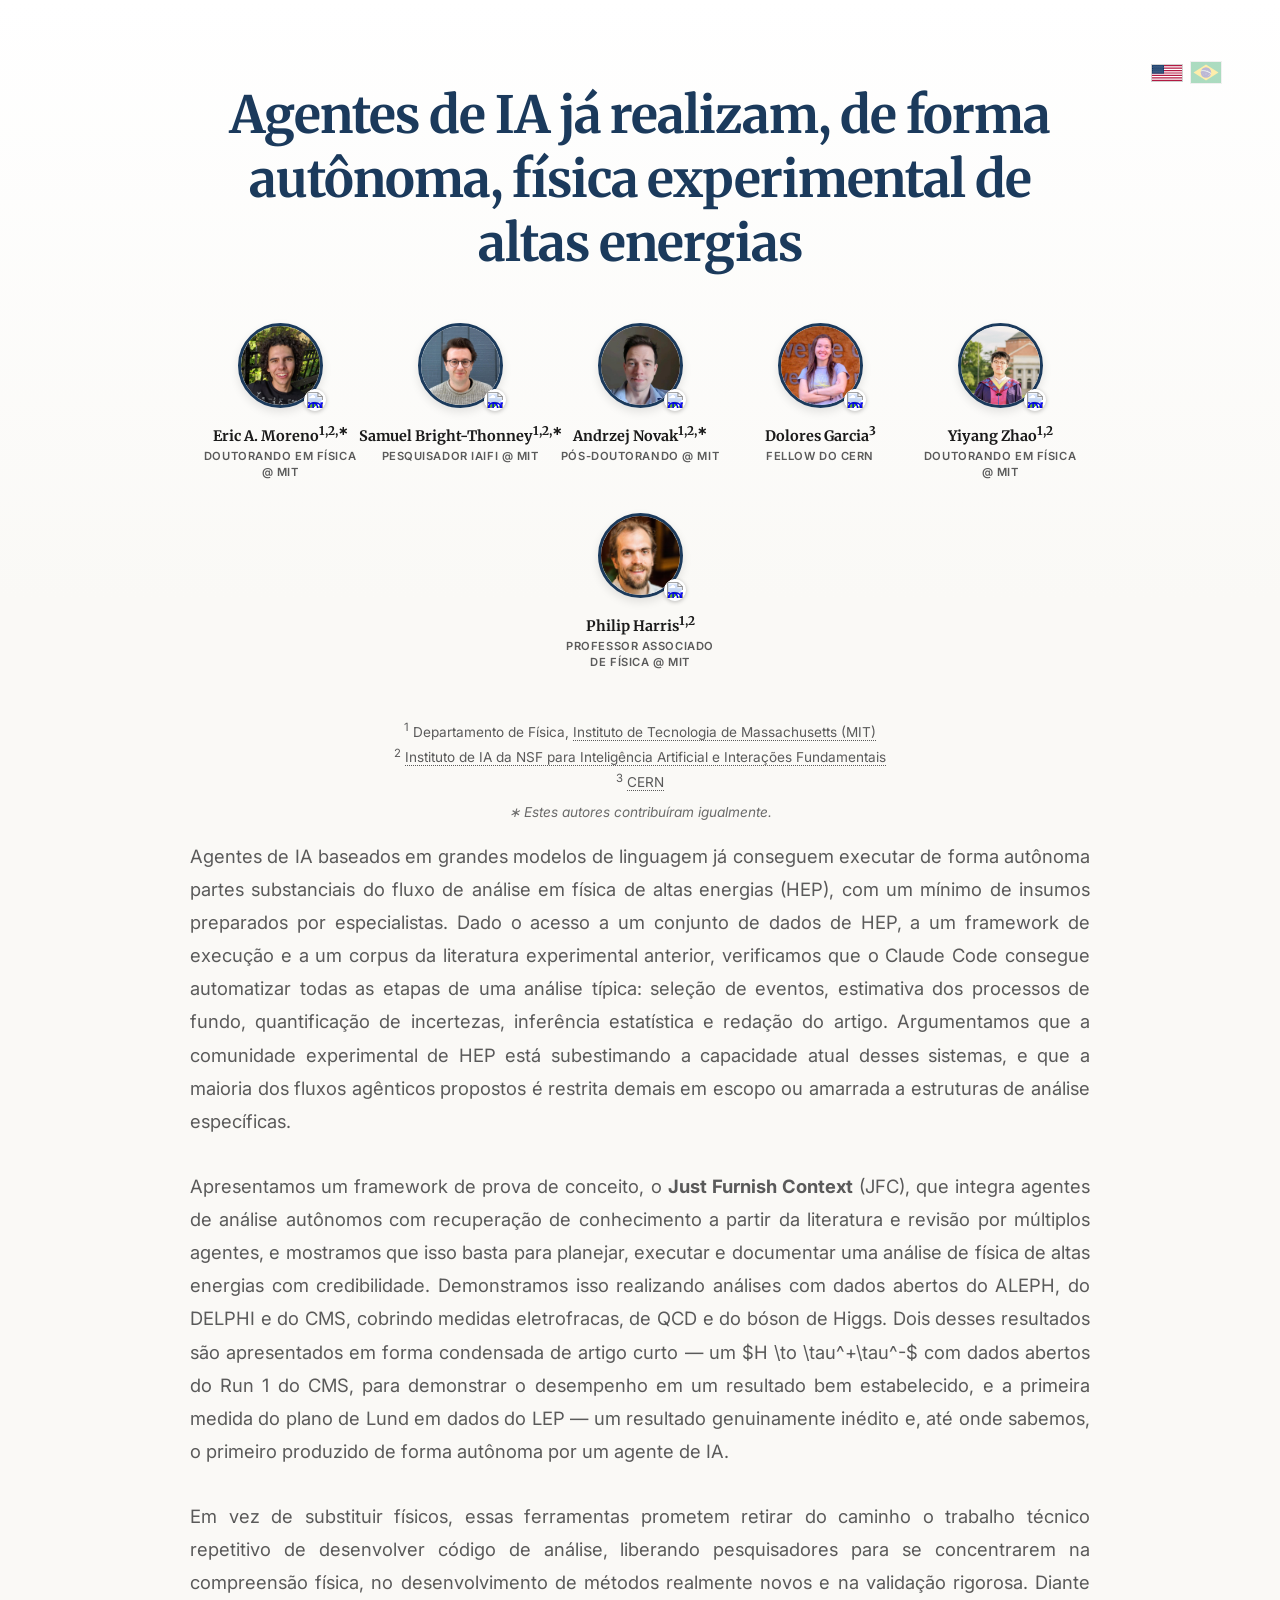
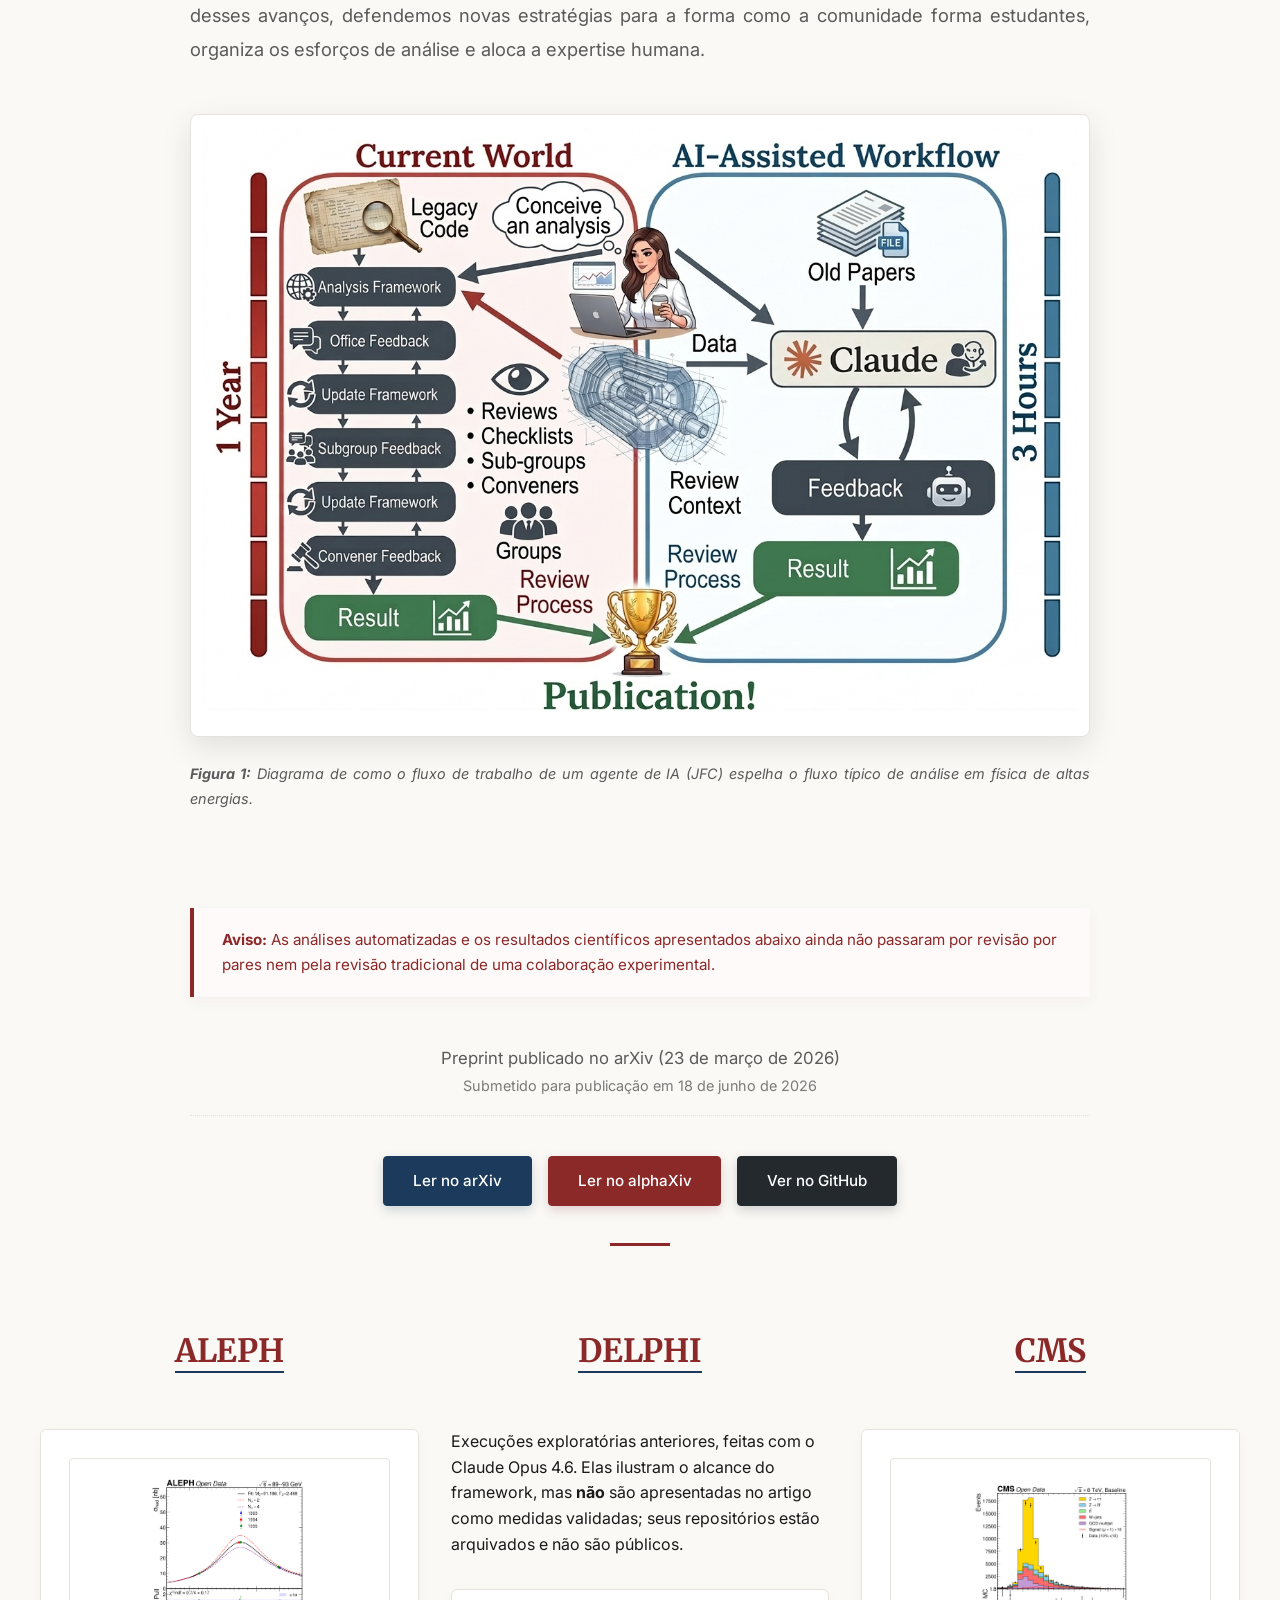
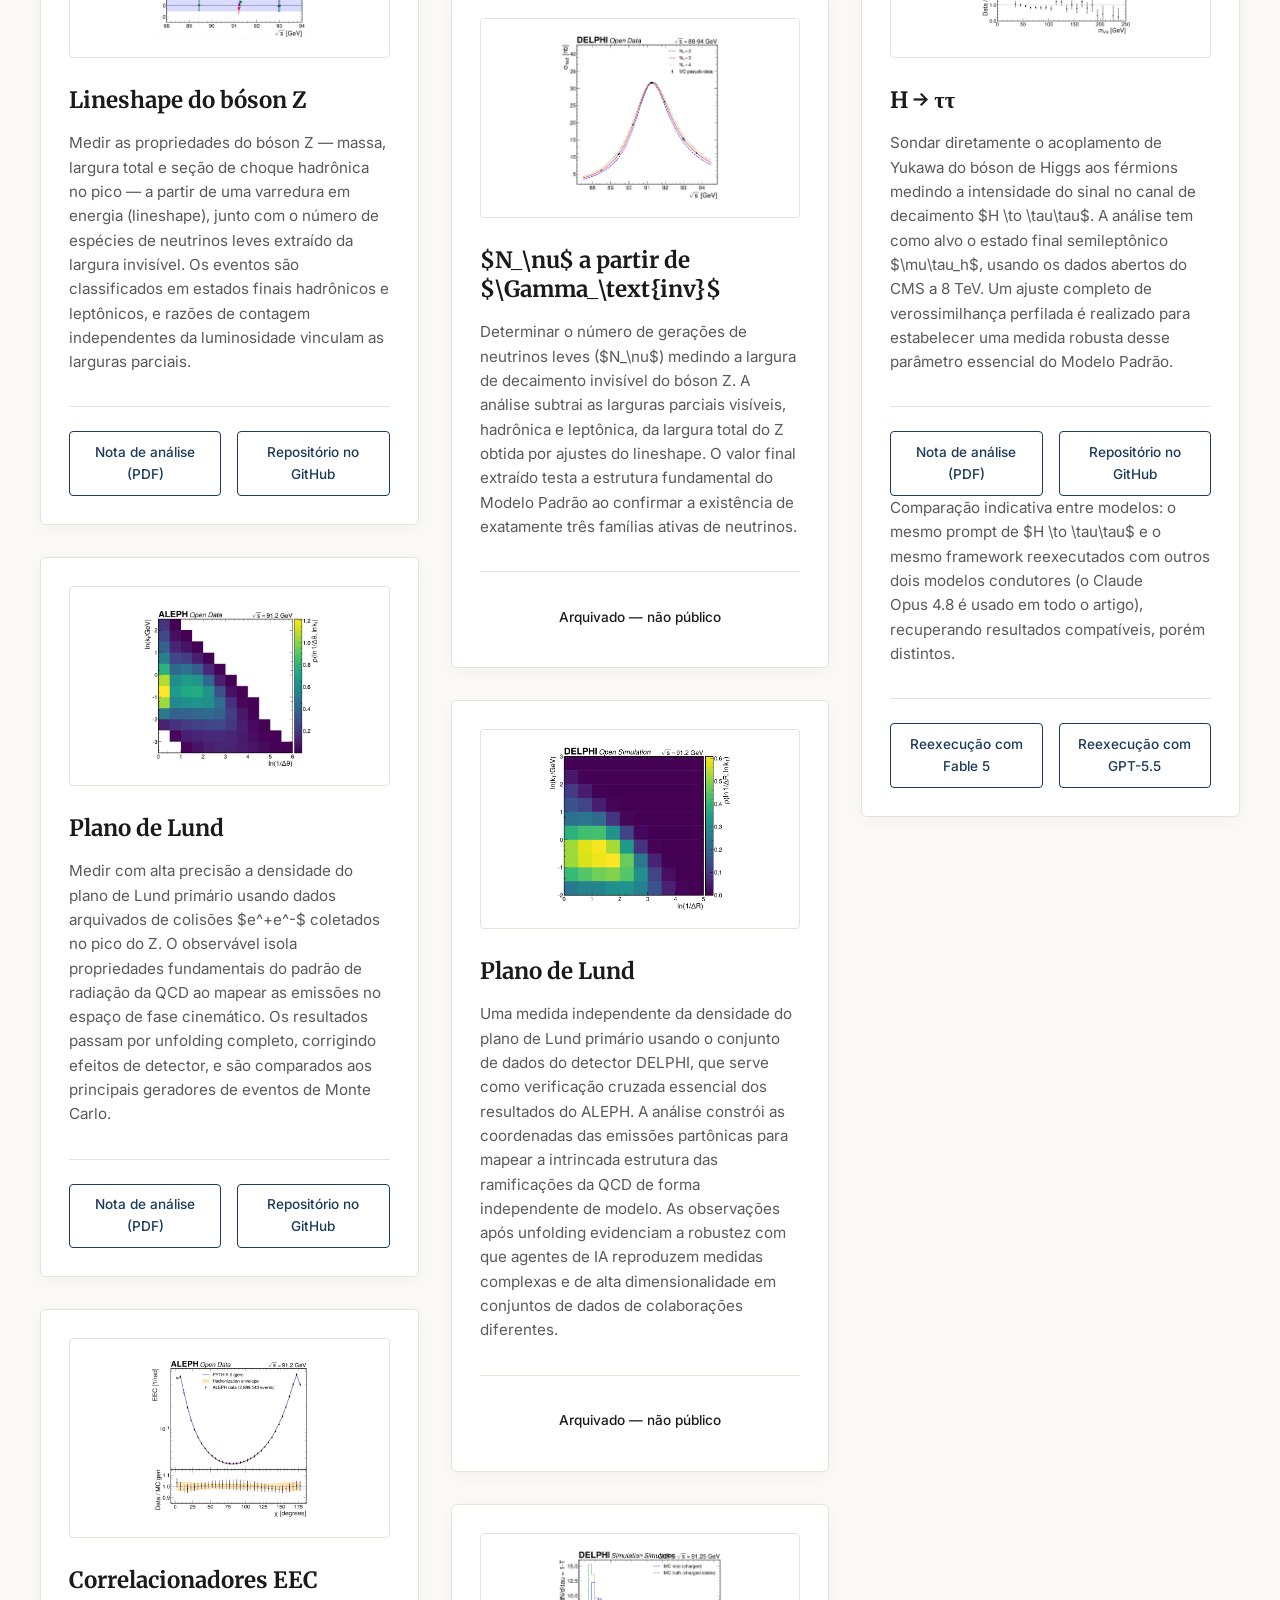
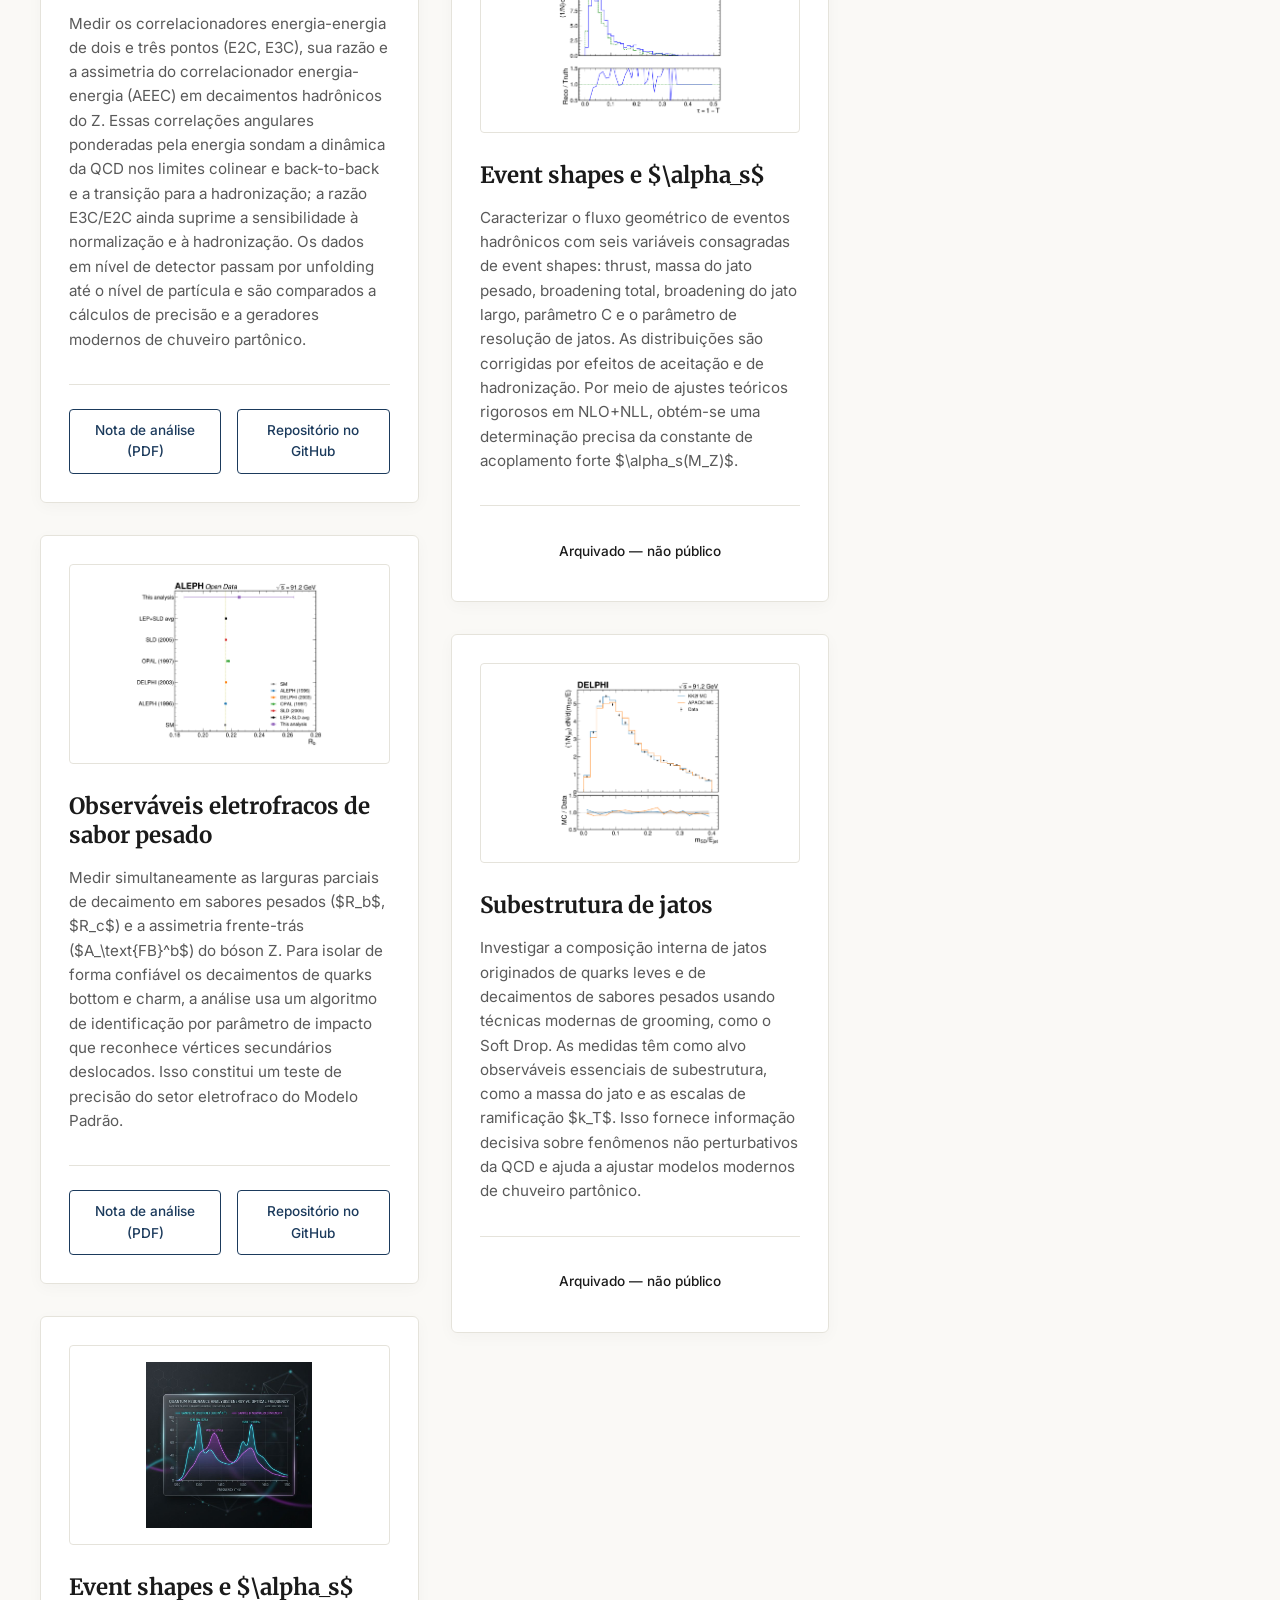
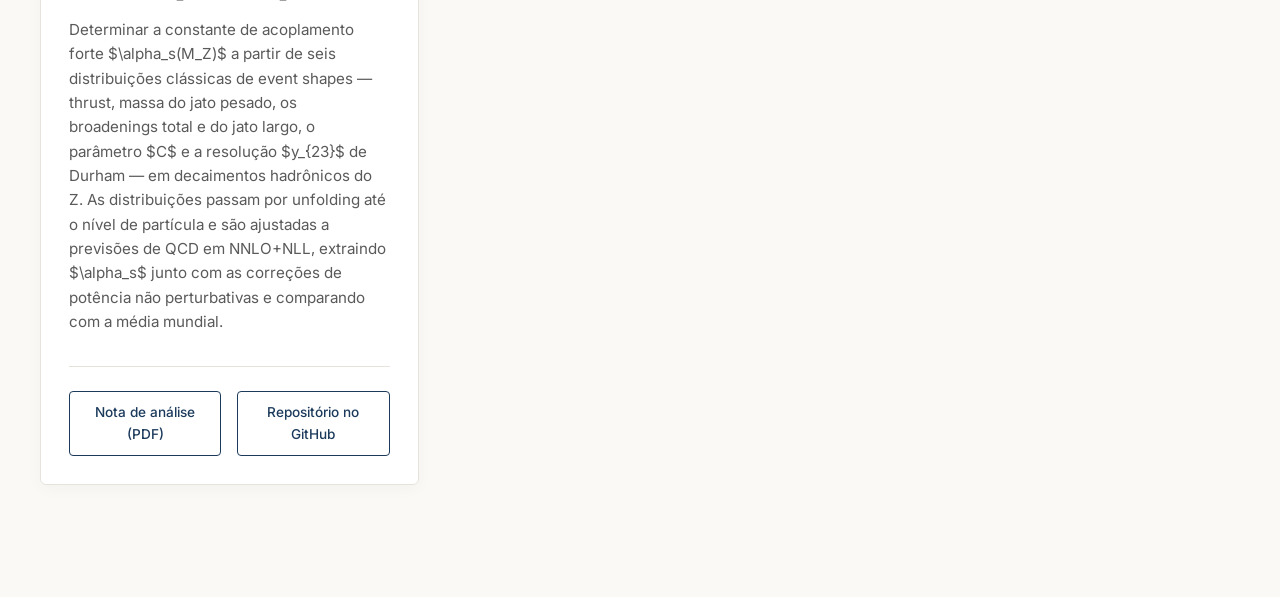
==== commit 6237664f: "Drop conference references from the site The pages outlive the conference; a date and a contribution" ====
--- a/pt/index.html
+++ b/pt/index.html
@@ -8,7 +8,7 @@
     <meta name="description"
         content="Agentes de IA já conseguem realizar de forma autônoma física experimental de altas energias, usando o framework Just Furnish Context (JFC). Seis medidas autônomas com dados do ALEPH, do DELPHI e do CMS.">
     <meta name="keywords"
-        content="JFC MIT, Just Furnish Context, física de altas energias, agentes de IA, física autônoma, CMS, ALEPH, DELPHI, aprendizado de máquina, automação científica, ICHEP 2026, Natal">
+        content="JFC MIT, Just Furnish Context, física de altas energias, agentes de IA, física autônoma, CMS, ALEPH, DELPHI, aprendizado de máquina, automação científica">
     <meta name="author" content="Eric A. Moreno, Samuel Bright-Thonney, Andrzej Novak, Dolores Garcia, Yiyang Zhao, Philip Harris">
 
     <!-- Open Graph / Facebook -->
@@ -48,8 +48,7 @@
 
 
     <div class="lang-flags" style="max-width:1200px;margin:0 auto;padding:0.9rem 1.2rem 0;
-        display:flex;justify-content:space-between;align-items:center;gap:1rem;flex-wrap:wrap;">
-        <span style="font-size:0.8rem;opacity:0.7;">ICHEP&nbsp;2026 &middot; Natal &middot; pôster&nbsp;#1158</span>
+        display:flex;justify-content:flex-end;align-items:center;gap:0.55rem;">
         <span style="display:flex;align-items:center;gap:0.55rem;">
         <a href="../" hreflang="en" lang="en" title="English" aria-label="Read this page in English" style="display:block;line-height:0;"><img src="../images/flag_us.svg" alt="English" width="30" style="display:block;width:30px;height:auto;box-shadow:0 0 0 1px rgba(0,0,0,.18);"></a>
         <a href="./" hreflang="pt-BR" lang="pt-BR" title="Português" aria-label="Leia esta página em português" style="display:block;line-height:0;opacity:.32;pointer-events:none;"><img src="../images/flag_br.svg" alt="Português" width="30" style="display:block;width:30px;height:auto;box-shadow:0 0 0 1px rgba(0,0,0,.18);"></a>
